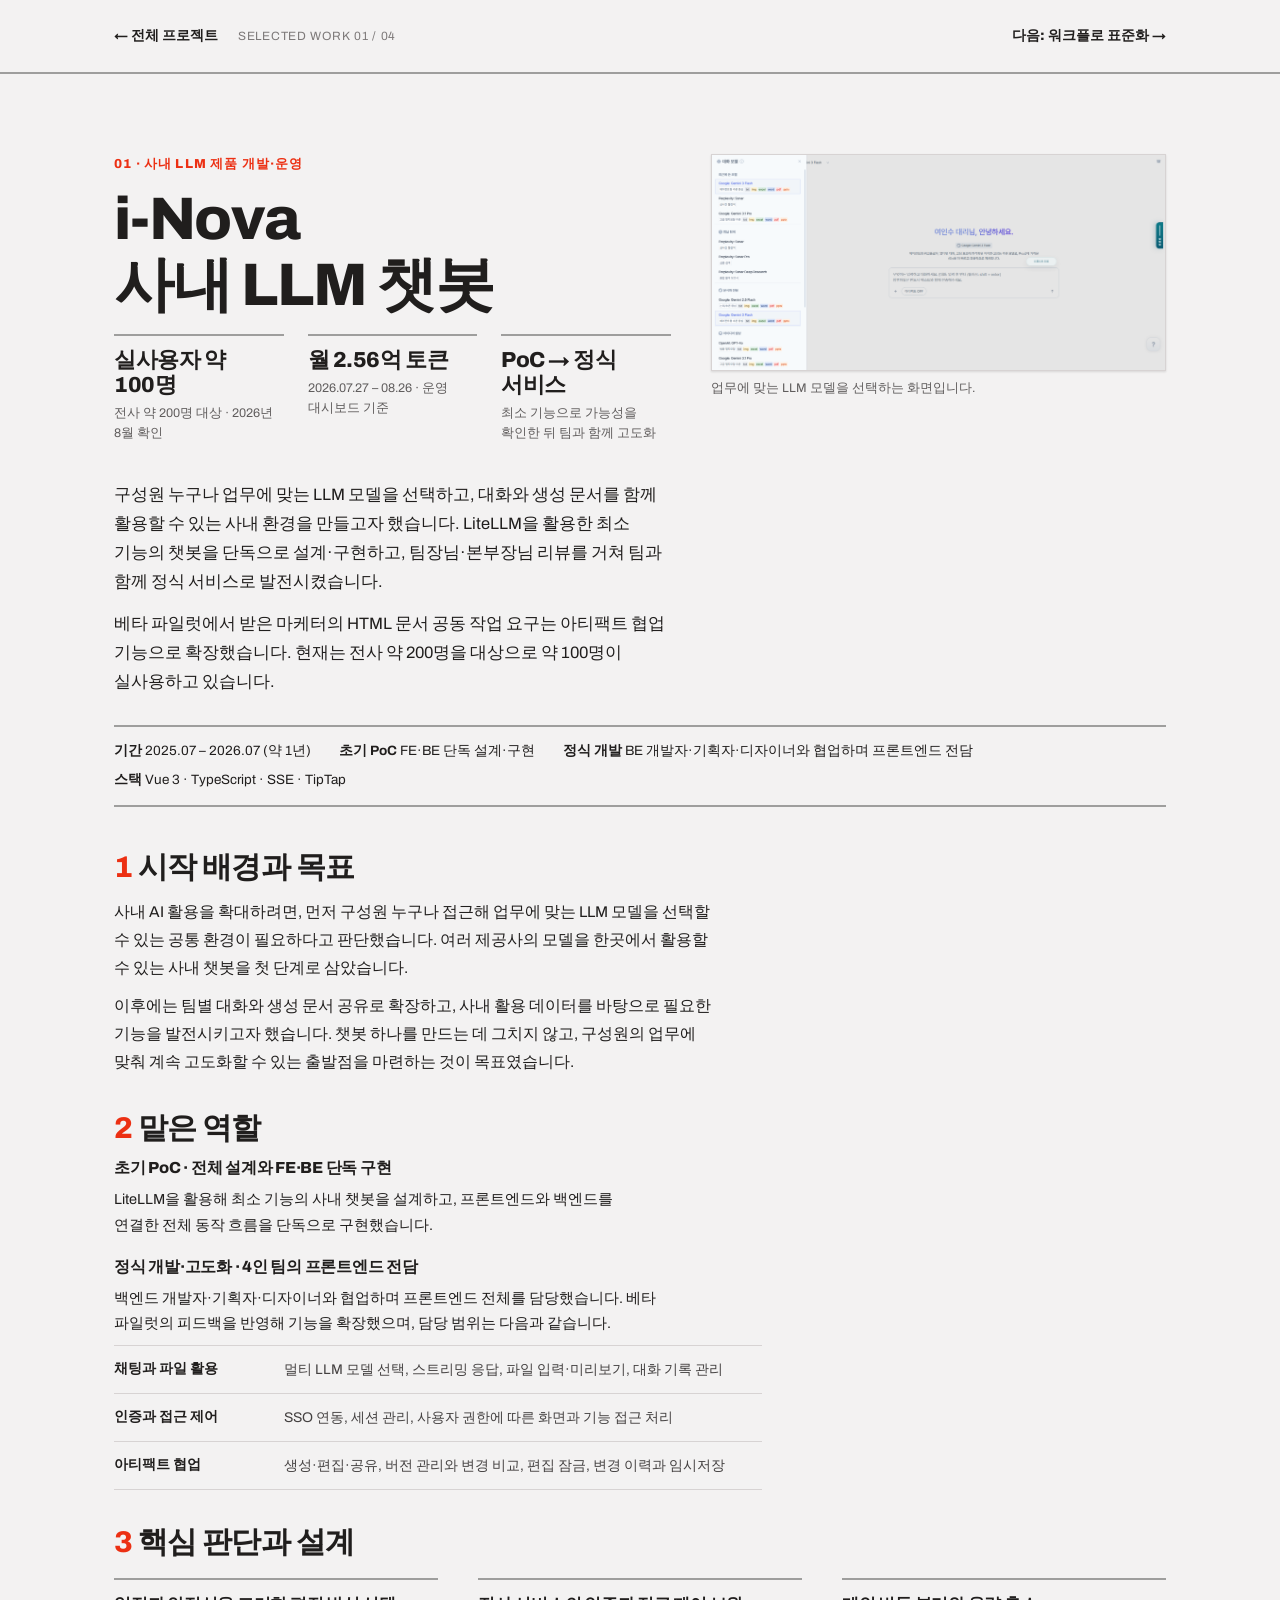
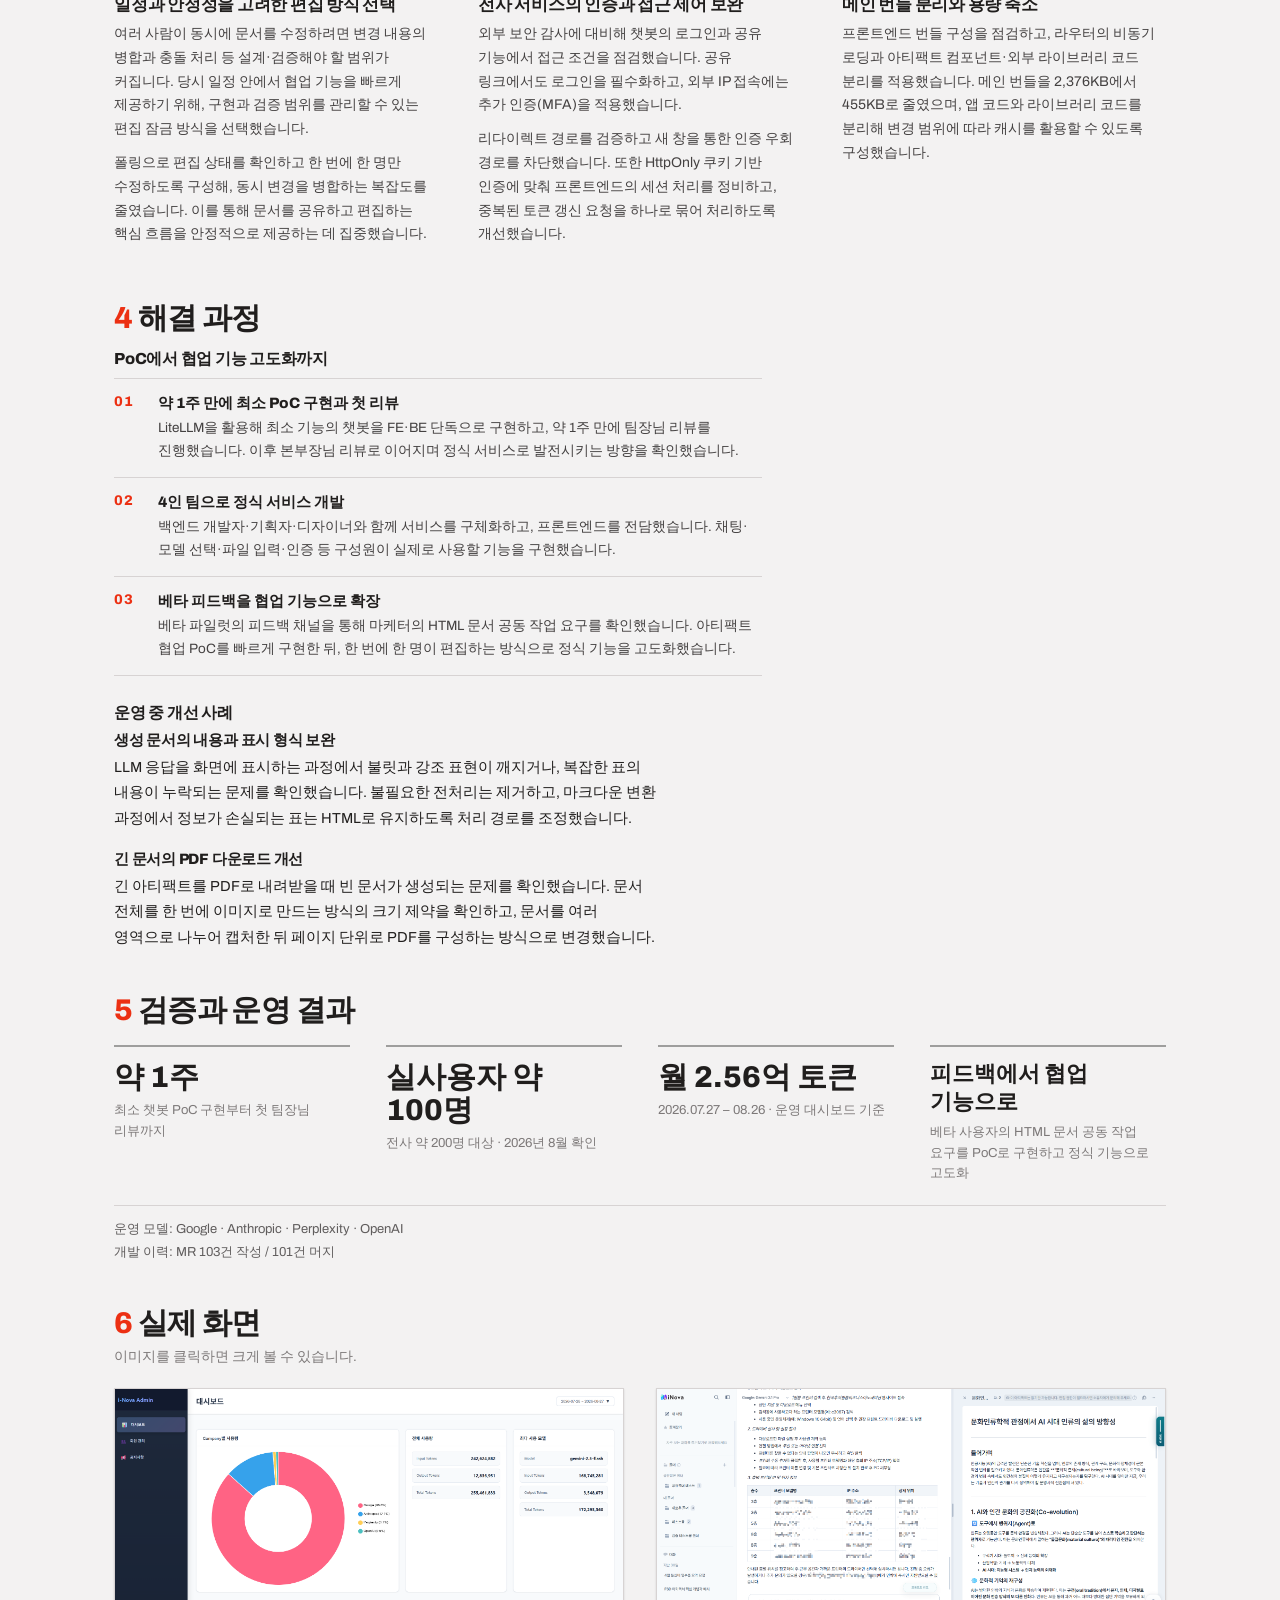
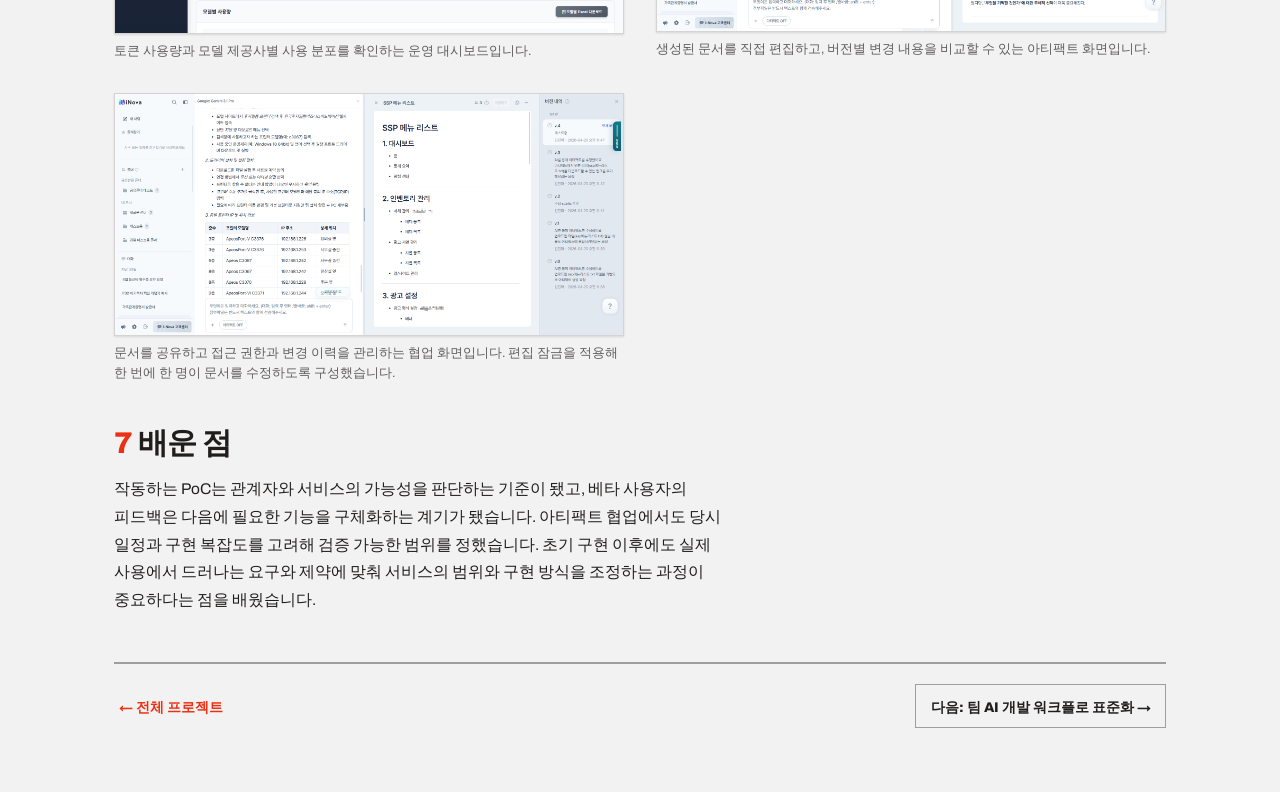
==== work-01-inova.html @ 1a01c060 "feat: compress the home copy and settle wording across the five pages The home page carried the same" ====
<!DOCTYPE html>
<html lang="ko">
<head>
  <meta charset="utf-8">
  <meta name="viewport" content="width=device-width, initial-scale=1">
  <title>i-Nova · 사내 LLM 챗봇 | 여인수</title>
  <meta name="description" content="전사 200명 대상, 실사용 약 100명, 월 2.56억 토큰의 사내 LLM 챗봇 프론트엔드를 1년간 단독 개발한 기록.">
  <link rel="icon" href="data:image/svg+xml,%3Csvg xmlns='http://www.w3.org/2000/svg' viewBox='0 0 32 32'%3E%3Crect width='32' height='32' fill='%23ec3013'/%3E%3Ctext x='7' y='24' font-family='Arial' font-weight='800' font-size='20' fill='white'%3EY%3C/text%3E%3C/svg%3E">
  <link href="https://fonts.googleapis.com/css2?family=Archivo:wght@400;600;800&display=swap" rel="stylesheet">
  <link rel="stylesheet" href="https://cdn.jsdelivr.net/gh/orioncactus/pretendard@v1.3.9/dist/web/variable/pretendardvariable-dynamic-subset.min.css">
  <link rel="stylesheet" href="ds/styles.css">
  <link rel="stylesheet" href="page.css">
  <link rel="stylesheet" href="work.css">
</head>
<body>

<header class="site-header">
  <nav class="work-nav shell" aria-label="프로젝트 이동">
    <a class="work-nav__link" href="index.html#work">← 전체 프로젝트</a>
    <span class="work-nav__counter"><span class="work-nav__counter-label">SELECTED WORK </span>01 / 04</span>
    <a class="work-nav__link work-nav__next" href="work-02-ai-workflow.html">다음: 워크플로 표준화 →</a>
  </nav>
</header>

<main class="work-page shell">
  <div class="work-hero">
    <div class="work-hero__text">
      <p class="work-page__kicker">01 · 사내 LLM 제품 개발·운영</p>
      <h1 class="work-page__title">i-Nova<br>사내 LLM 챗봇</h1>
      <div class="hero-metrics">
        <div class="hero-metric">
          <div class="hero-metric__value">실사용자 약 100명</div>
          <div class="hero-metric__note">전사 약 200명 대상 · 2026년 8월 확인</div>
        </div>
        <div class="hero-metric">
          <div class="hero-metric__value">월 2.56억 토큰</div>
          <div class="hero-metric__note">2026.07.27 – 08.26 · 운영 대시보드 기준</div>
        </div>
        <div class="hero-metric">
          <div class="hero-metric__value">PoC → 정식 서비스</div>
          <div class="hero-metric__note">최소 기능으로 가능성을 확인한 뒤 팀과 함께 고도화</div>
        </div>
      </div>
      <p class="work-page__lead">구성원 누구나 업무에 맞는 LLM 모델을 선택하고, 대화와 생성 문서를 함께 활용할 수 있는 사내 환경을 만들고자 했습니다. LiteLLM을 활용한 최소 기능의 챗봇을 단독으로 설계·구현하고, 팀장님·본부장님 리뷰를 거쳐 팀과 함께 정식 서비스로 발전시켰습니다.</p>
      <p class="work-page__lead">베타 파일럿에서 받은 마케터의 HTML 문서 공동 작업 요구는 아티팩트 협업 기능으로 확장했습니다. 현재는 전사 약 200명을 대상으로 약 100명이 실사용하고 있습니다.</p>
    </div>
    <div class="work-hero__media">
      <figure>
        <button class="zoom-trigger" type="button" data-lightbox data-cap="업무에 맞는 LLM 모델을 선택하는 화면입니다." aria-label="이미지 크게 보기">
          <img class="shot" src="assets/inova_4개 벤더 운영 화면.png" alt="i-Nova 대화 모델 선택 화면" loading="lazy">
        </button>
        <figcaption class="shot-caption">업무에 맞는 LLM 모델을 선택하는 화면입니다.</figcaption>
      </figure>
    </div>
  </div>

  <div class="factbar">
    <span><strong>기간</strong> 2025.07 – 2026.07 (약 1년)</span>
    <span><strong>초기 PoC</strong> FE·BE 단독 설계·구현</span>
    <span><strong>정식 개발</strong> BE 개발자·기획자·디자이너와 협업하며 프론트엔드 전담</span>
    <span><strong>스택</strong> Vue 3 · TypeScript · SSE · TipTap</span>
  </div>

  <section class="wsec wsec--first">
    <h2 class="wsec__title"><span class="wsec__num">1</span> 시작 배경과 목표</h2>
    <p class="prose">사내 AI 활용을 확대하려면, 먼저 구성원 누구나 접근해 업무에 맞는 LLM 모델을 선택할 수 있는 공통 환경이 필요하다고 판단했습니다. 여러 제공사의 모델을 한곳에서 활용할 수 있는 사내 챗봇을 첫 단계로 삼았습니다.</p>
    <p class="prose">이후에는 팀별 대화와 생성 문서 공유로 확장하고, 사내 활용 데이터를 바탕으로 필요한 기능을 발전시키고자 했습니다. 챗봇 하나를 만드는 데 그치지 않고, 구성원의 업무에 맞춰 계속 고도화할 수 있는 출발점을 마련하는 것이 목표였습니다.</p>
  </section>

  <section class="wsec">
    <h2 class="wsec__title"><span class="wsec__num">2</span> 맡은 역할</h2>
    <h3 class="wsub">초기 PoC · 전체 설계와 FE·BE 단독 구현</h3>
    <p class="prose-sm prose-sm--loose">LiteLLM을 활용해 최소 기능의 사내 챗봇을 설계하고, 프론트엔드와 백엔드를 연결한 전체 동작 흐름을 단독으로 구현했습니다.</p>
    <h3 class="wsub">정식 개발·고도화 · 4인 팀의 프론트엔드 전담</h3>
    <p class="prose-sm prose-sm--tight">백엔드 개발자·기획자·디자이너와 협업하며 프론트엔드 전체를 담당했습니다. 베타 파일럿의 피드백을 반영해 기능을 확장했으며, 담당 범위는 다음과 같습니다.</p>
    <ul class="role-list">
      <li>
        <span class="role-list__label">채팅과 파일 활용</span>
        <span class="role-list__detail">멀티 LLM 모델 선택, 스트리밍 응답, 파일 입력·미리보기, 대화 기록 관리</span>
      </li>
      <li>
        <span class="role-list__label">인증과 접근 제어</span>
        <span class="role-list__detail">SSO 연동, 세션 관리, 사용자 권한에 따른 화면과 기능 접근 처리</span>
      </li>
      <li>
        <span class="role-list__label">아티팩트 협업</span>
        <span class="role-list__detail">생성·편집·공유, 버전 관리와 변경 비교, 편집 잠금, 변경 이력과 임시저장</span>
      </li>
    </ul>
  </section>

  <section class="wsec">
    <h2 class="wsec__title wsec__title--grid"><span class="wsec__num">3</span> 핵심 판단과 설계</h2>
    <div class="judgment-grid">
      <div class="judgment">
        <h3>일정과 안정성을 고려한 편집 방식 선택</h3>
        <p>여러 사람이 동시에 문서를 수정하려면 변경 내용의 병합과 충돌 처리 등 설계·검증해야 할 범위가 커집니다. 당시 일정 안에서 협업 기능을 빠르게 제공하기 위해, 구현과 검증 범위를 관리할 수 있는 편집 잠금 방식을 선택했습니다.</p>
        <p>폴링으로 편집 상태를 확인하고 한 번에 한 명만 수정하도록 구성해, 동시 변경을 병합하는 복잡도를 줄였습니다. 이를 통해 문서를 공유하고 편집하는 핵심 흐름을 안정적으로 제공하는 데 집중했습니다.</p>
      </div>
      <div class="judgment">
        <h3>전사 서비스의 인증과 접근 제어 보완</h3>
        <p>외부 보안 감사에 대비해 챗봇의 로그인과 공유 기능에서 접근 조건을 점검했습니다. 공유 링크에서도 로그인을 필수화하고, 외부 IP 접속에는 추가 인증(MFA)을 적용했습니다.</p>
        <p>리다이렉트 경로를 검증하고 새 창을 통한 인증 우회 경로를 차단했습니다. 또한 HttpOnly 쿠키 기반 인증에 맞춰 프론트엔드의 세션 처리를 정비하고, 중복된 토큰 갱신 요청을 하나로 묶어 처리하도록 개선했습니다.</p>
      </div>
      <div class="judgment">
        <h3>메인 번들 분리와 용량 축소</h3>
        <p>프론트엔드 번들 구성을 점검하고, 라우터의 비동기 로딩과 아티팩트 컴포넌트·외부 라이브러리 코드 분리를 적용했습니다. 메인 번들을 2,376KB에서 455KB로 줄였으며, 앱 코드와 라이브러리 코드를 분리해 변경 범위에 따라 캐시를 활용할 수 있도록 구성했습니다.</p>
      </div>
    </div>
  </section>

  <section class="wsec">
    <h2 class="wsec__title"><span class="wsec__num">4</span> 해결 과정</h2>
    <h3 class="wsub">PoC에서 협업 기능 고도화까지</h3>
    <ol class="steps steps--loose">
      <li>
        <div class="steps__title">약 1주 만에 최소 PoC 구현과 첫 리뷰</div>
        <div class="steps__note">LiteLLM을 활용해 최소 기능의 챗봇을 FE·BE 단독으로 구현하고, 약 1주 만에 팀장님 리뷰를 진행했습니다. 이후 본부장님 리뷰로 이어지며 정식 서비스로 발전시키는 방향을 확인했습니다.</div>
      </li>
      <li>
        <div class="steps__title">4인 팀으로 정식 서비스 개발</div>
        <div class="steps__note">백엔드 개발자·기획자·디자이너와 함께 서비스를 구체화하고, 프론트엔드를 전담했습니다. 채팅·모델 선택·파일 입력·인증 등 구성원이 실제로 사용할 기능을 구현했습니다.</div>
      </li>
      <li>
        <div class="steps__title">베타 피드백을 협업 기능으로 확장</div>
        <div class="steps__note">베타 파일럿의 피드백 채널을 통해 마케터의 HTML 문서 공동 작업 요구를 확인했습니다. 아티팩트 협업 PoC를 빠르게 구현한 뒤, 한 번에 한 명이 편집하는 방식으로 정식 기능을 고도화했습니다.</div>
      </li>
    </ol>
    <h3 class="wsub">운영 중 개선 사례</h3>
    <h4 class="wsub-sm">생성 문서의 내용과 표시 형식 보완</h4>
    <p class="prose-sm prose-sm--loose">LLM 응답을 화면에 표시하는 과정에서 불릿과 강조 표현이 깨지거나, 복잡한 표의 내용이 누락되는 문제를 확인했습니다. 불필요한 전처리는 제거하고, 마크다운 변환 과정에서 정보가 손실되는 표는 HTML로 유지하도록 처리 경로를 조정했습니다.</p>
    <h4 class="wsub-sm">긴 문서의 PDF 다운로드 개선</h4>
    <p class="prose-sm">긴 아티팩트를 PDF로 내려받을 때 빈 문서가 생성되는 문제를 확인했습니다. 문서 전체를 한 번에 이미지로 만드는 방식의 크기 제약을 확인하고, 문서를 여러 영역으로 나누어 캡처한 뒤 페이지 단위로 PDF를 구성하는 방식으로 변경했습니다.</p>
  </section>

  <section class="wsec wsec--gap">
    <h2 class="wsec__title wsec__title--grid"><span class="wsec__num">5</span> 검증과 운영 결과</h2>
    <div class="result-grid">
      <div class="result"><div class="result__value">약 1주</div><div class="result__note">최소 챗봇 PoC 구현부터 첫 팀장님 리뷰까지</div></div>
      <div class="result"><div class="result__value">실사용자 약 100명</div><div class="result__note">전사 약 200명 대상 · 2026년 8월 확인</div></div>
      <div class="result"><div class="result__value">월 2.56억 토큰</div><div class="result__note">2026.07.27 – 08.26 · 운영 대시보드 기준</div></div>
      <div class="result"><div class="result__value result__value--text">피드백에서 협업 기능으로</div><div class="result__note">베타 사용자의 HTML 문서 공동 작업 요구를 PoC로 구현하고 정식 기능으로 고도화</div></div>
    </div>
    <p class="result-footnote">운영 모델: Google · Anthropic · Perplexity · OpenAI<br>개발 이력: MR 103건 작성 / 101건 머지</p>
  </section>

  <section class="wsec wsec--gap">
    <h2 class="wsec__title wsec__title--shots"><span class="wsec__num">6</span> 실제 화면</h2>
    <p class="note">이미지를 클릭하면 크게 볼 수 있습니다.</p>
    <div class="shot-grid">
      <figure>
        <button class="zoom-trigger" type="button" data-lightbox data-cap="토큰 사용량과 모델 제공사별 사용 분포를 확인하는 운영 대시보드입니다." aria-label="이미지 크게 보기">
          <img class="shot" src="assets/inova_사용량 대시보드 전체 요약.png" alt="i-Nova 사용량 대시보드 전체 요약: 토큰 사용량과 회사별 분포" loading="lazy">
        </button>
        <figcaption class="shot-caption">토큰 사용량과 모델 제공사별 사용 분포를 확인하는 운영 대시보드입니다.</figcaption>
      </figure>
      <figure>
        <button class="zoom-trigger" type="button" data-lightbox data-cap="생성된 문서를 직접 편집하고, 버전별 변경 내용을 비교할 수 있는 아티팩트 화면입니다." aria-label="이미지 크게 보기">
          <img class="shot" src="assets/inova_아티팩트.png" alt="i-Nova 아티팩트 편집 화면: 문서 에디터와 버전 관리" loading="lazy">
        </button>
        <figcaption class="shot-caption">생성된 문서를 직접 편집하고, 버전별 변경 내용을 비교할 수 있는 아티팩트 화면입니다.</figcaption>
      </figure>
      <figure>
        <button class="zoom-trigger" type="button" data-lightbox data-cap="문서를 공유하고 접근 권한과 변경 이력을 관리하는 협업 화면입니다. 편집 잠금을 적용해 한 번에 한 명이 문서를 수정하도록 구성했습니다." aria-label="이미지 크게 보기">
          <img class="shot" src="assets/inova_아티팩트협업.png" alt="i-Nova 아티팩트 협업 화면: 공유 문서와 버전 내역 타임라인" loading="lazy">
        </button>
        <figcaption class="shot-caption">문서를 공유하고 접근 권한과 변경 이력을 관리하는 협업 화면입니다. 편집 잠금을 적용해 한 번에 한 명이 문서를 수정하도록 구성했습니다.</figcaption>
      </figure>
    </div>
  </section>

  <section class="wsec wsec--end">
    <h2 class="wsec__title"><span class="wsec__num">7</span> 배운 점</h2>
    <p class="prose">작동하는 PoC는 관계자와 서비스의 가능성을 판단하는 기준이 됐고, 베타 사용자의 피드백은 다음에 필요한 기능을 구체화하는 계기가 됐습니다. 아티팩트 협업에서도 당시 일정과 구현 복잡도를 고려해 검증 가능한 범위를 정했습니다. 초기 구현 이후에도 실제 사용에서 드러나는 요구와 제약에 맞춰 서비스의 범위와 구현 방식을 조정하는 과정이 중요하다는 점을 배웠습니다.</p>
  </section>

  <div class="work-pager">
    <a class="btn btn-ghost" href="index.html#work">← 전체 프로젝트</a>
    <a class="btn btn-secondary" href="work-02-ai-workflow.html">다음: 팀 AI 개발 워크플로 표준화 →</a>
  </div>
</main>

<div class="lightbox" id="lightbox" role="dialog" aria-modal="true" aria-label="이미지 크게 보기" hidden>
  <img class="lightbox__img" id="lightbox-img" src="" alt="">
  <p class="lightbox__caption" id="lightbox-caption"></p>
  <button class="lightbox__close" id="lightbox-close" type="button">닫기 ESC</button>
</div>

<script src="main.js"></script>
</body>
</html>
---- ds/styles.css ----
/* Modernist — design-system tokens and component classes. This file is the source of truth for the system's look; retune it here and see readme.md. */
@import url('https://fonts.googleapis.com/css2?family=Archivo:wght@400;600;800&display=swap');

:root {
  --color-bg: #f3f2f2;
  --color-surface: #eae9e9;
  --color-text: #201e1d;
  --color-accent: #ec3013;
  --color-accent-2: #e15b47;
  --color-divider: color-mix(in srgb, #201e1d 40%, transparent);

  /* Tonal ramps — generated in OKLCH on one shared lightness scale, so the
     same step of any role matches the others in visual value. */
  --color-neutral-100: #f8f4f4;
  --color-neutral-200: #eae7e7;
  --color-neutral-300: #d7d3d3;
  --color-neutral-400: #bab6b6;
  --color-neutral-500: #9b9797;
  --color-neutral-600: #7d7979;
  --color-neutral-700: #605d5d;
  --color-neutral-800: #444141;
  --color-neutral-900: #2d2b2b;

  --color-accent-100: #fff2ef;
  --color-accent-200: #ffe0d9;
  --color-accent-300: #ffc4b8;
  --color-accent-400: #ff9783;
  --color-accent-500: #ff563c;
  --color-accent-600: #dd2b0f;
  --color-accent-700: #ae1800;
  --color-accent-800: #7c1405;
  --color-accent-900: #4d170e;

  --color-accent-2-100: #fff2ef;
  --color-accent-2-200: #ffe0da;
  --color-accent-2-300: #ffc4b9;
  --color-accent-2-400: #ff9784;
  --color-accent-2-500: #ef6853;
  --color-accent-2-600: #c94b39;
  --color-accent-2-700: #9e3526;
  --color-accent-2-800: #71261b;
  --color-accent-2-900: #471d16;

  --font-heading: "Archivo", system-ui, sans-serif;
  --font-heading-weight: 800;
  --font-body: "Archivo", system-ui, sans-serif;

  --space-1: 4.0px;
  --space-2: 8.0px;
  --space-3: 12.0px;
  --space-4: 16.0px;
  --space-6: 24.0px;
  --space-8: 32.0px;

  --radius-sm: 0px;
  --radius-md: 0px;
  --radius-lg: 0px;

  /* Elevation — derived from the ground: soft ink-tinted shadows on a
     light theme, a hairline edge + ambient darkness on a dark one. */
  --shadow-sm: 0 1px 2px color-mix(in srgb, #2d2b2b 14%, transparent);
  --shadow-md: 0 3px 10px color-mix(in srgb, #2d2b2b 16%, transparent);
  --shadow-lg: 0 12px 32px color-mix(in srgb, #2d2b2b 22%, transparent);
}

body {
  background: var(--color-bg);
  color: var(--color-text);
  font-family: var(--font-body);
}
h1, h2, h3, h4 { font-family: var(--font-heading); font-weight: var(--font-heading-weight); }

.grayscale{filter:grayscale(1) contrast(1.08)}

/* ══════════════════════════════════════════════════════════════════════════
   Components — built with the tokens above. Plain CSS
   on plain HTML: no JavaScript, no build step. Each class is documented in
   readme.md and demonstrated in foundations/ and components/.
   ══════════════════════════════════════════════════════════════════════ */

*, *::before, *::after { box-sizing: border-box; }
body { margin: 0; font-size: 15px; line-height: 1.55; font-weight: 400; }
h1, h2, h3, h4, h5, h6 {
  font-family: var(--font-heading); font-weight: var(--font-heading-weight);
  line-height: 1.12; letter-spacing: -0.015em; margin: 0 0 var(--space-2);
}
h1 { font-size: 42px; }
h2 { font-size: 32px; }
h3 { font-size: 25px; }
h4 { font-size: 20px; }
h5 { font-size: 16px; }
h6 { font-size: 13px; }
h6 { letter-spacing: 0.08em; text-transform: uppercase; }
p { margin: 0 0 var(--space-3); }
a { color: var(--color-accent); text-underline-offset: 3px; }
img { display: block; max-width: 100%; }
figure { margin: 0; }
figcaption {
  font-size: 11px; margin-top: var(--space-1);
  color: color-mix(in srgb, var(--color-text) 55%, transparent);
}
.text-muted { color: color-mix(in srgb, var(--color-text) 55%, transparent); }
:focus { outline: none; }
:focus-visible { outline: 2px solid var(--color-accent); outline-offset: 2px; }
::selection { background: color-mix(in srgb, var(--color-accent) 30%, transparent); }

/* — rules — */
.hr {
  height: 2px; border: 0; margin: var(--space-4) 0;
  background: var(--color-divider);
}

/* — buttons — */
.btn {
  display: inline-flex; align-items: center; justify-content: center; gap: 6px;
  cursor: pointer; text-decoration: none;
  font-family: var(--font-heading); font-weight: var(--font-heading-weight);
  font-size: 14px; line-height: 1.2; color: var(--color-text); /* matches the .input 14px —
     the pair sits side by side in sign-up rows */
  background: transparent; border: 1px solid transparent;
  padding: 10px calc(var(--space-3) * 1.2) 6px;
  border-radius: var(--radius-md);
}
.btn svg { display: block; }
.btn:disabled { opacity: 0.45; cursor: not-allowed; }
.btn-primary { background: var(--color-accent); color: var(--color-bg); }
.btn-primary:hover { background: var(--color-accent-600); color: var(--color-bg); }
.btn-primary:active { background: var(--color-accent-700); color: var(--color-bg); }
.btn-secondary { border-color: var(--color-divider); }
.btn-secondary:hover { background: color-mix(in srgb, var(--color-text) 7%, transparent); color: var(--color-text); }
.btn-secondary:active { background: color-mix(in srgb, var(--color-text) 14%, transparent); color: var(--color-text); }
.btn-ghost { color: var(--color-accent); padding-inline: var(--space-1); }
.btn-ghost:hover { background: color-mix(in srgb, var(--color-accent) 10%, transparent); color: var(--color-accent); }
.btn-ghost:active { background: color-mix(in srgb, var(--color-accent) 18%, transparent); color: var(--color-accent); }
.btn-icon { width: 36px; height: 36px; padding: 0; }
.btn-block { width: 100%; margin-top: var(--space-2); justify-content: flex-start; text-align: left; }

/* — forms — */
.field > label {
  display: block; font-size: 12px; margin-bottom: 5px;
  color: color-mix(in srgb, var(--color-text) 70%, transparent);
}
.input {
  width: 100%; min-height: 36px; padding: 6px 10px; font: inherit;
  font-size: 14px; color: var(--color-text); caret-color: var(--color-accent);
  background: var(--color-surface);
  border: 1px solid var(--color-divider); border-radius: var(--radius-md);
}
.input:hover { border-color: color-mix(in srgb, var(--color-text) 45%, transparent); }
.input:focus-visible { border-color: var(--color-accent); outline-offset: 0; }
textarea.input { min-height: 90px; resize: vertical; }
.radio { display: inline-flex; align-items: center; gap: 8px; cursor: pointer; font-size: 14px; }
.radio input, .seg-opt input {
  position: absolute; opacity: 0; width: 0; height: 0; pointer-events: none;
}
.radio .dot {
  width: 16px; height: 16px; flex: none; border-radius: 50%;
  border: 1.5px solid var(--color-divider);
}
.radio:hover .dot { border-color: var(--color-accent); }
.radio input:checked + .dot {
  border-color: var(--color-accent); background: var(--color-accent);
  box-shadow: inset 0 0 0 4px var(--color-bg);
}
.radio input:focus-visible + .dot { outline: 2px solid var(--color-accent); outline-offset: 2px; }
.seg {
  display: inline-flex; overflow: hidden;
  border: 1px solid var(--color-divider); border-radius: var(--radius-md);
}
.seg-opt {
  display: inline-flex; align-items: center; gap: 6px;
  padding: 7px 12px; font-size: 13px; cursor: pointer;
}
.seg-opt + .seg-opt { border-left: 1px solid var(--color-divider); }
.seg-opt:has(input:checked) { background: var(--color-accent); color: var(--color-bg); }
.seg-opt:not(:has(input:checked)):hover { background: color-mix(in srgb, var(--color-text) 7%, transparent); }
.seg-opt:has(input:focus-visible) { outline: 2px solid var(--color-accent); outline-offset: -2px; }

/* — cards — */
.card {
  display: flex; flex-direction: column; gap: var(--space-2);
  padding: var(--space-3); border-radius: var(--radius-md); background: var(--color-surface);
}
.card-kicker { font-size: 10px; letter-spacing: 0.1em; text-transform: uppercase; color: var(--color-accent); }
.card-title {
  font-family: var(--font-heading); font-weight: var(--font-heading-weight);
  font-size: 17px; line-height: 1.2;
}
.card-body { margin: 0; font-size: 13px; opacity: 0.8; flex: 1; }
.card-meta {
  display: flex; align-items: center; gap: 6px; font-size: 11px;
  color: color-mix(in srgb, var(--color-text) 50%, transparent);
}
.elev-sm { box-shadow: var(--shadow-sm); }
.elev-md { box-shadow: var(--shadow-md); }
.elev-lg { box-shadow: var(--shadow-lg); }

/* — tags — */
.tag {
  display: inline-flex; align-items: center; font-size: 11px;
  letter-spacing: 0.02em; padding: 3px 10px;
  border-radius: calc(var(--radius-md) * 0.75);
}
.tag-accent { background: var(--color-accent-100); color: var(--color-accent-800); }
.tag-accent-2 { background: var(--color-accent-2-100); color: var(--color-accent-2-800); }
.tag-neutral { background: var(--color-neutral-100); color: var(--color-neutral-800); }
.tag-outline { border: 1px solid var(--color-accent); color: var(--color-accent); }

/* — navigation — */
.nav {
  display: flex; align-items: center; gap: var(--space-4);
  padding: var(--space-3) var(--space-4);
  border-bottom: 2px solid var(--color-divider);
}
.nav-brand {
  font-family: var(--font-heading); font-weight: var(--font-heading-weight);
  font-size: 18px; margin-right: auto;
}
.nav a { color: inherit; text-decoration: none; font-size: 14px; }
.nav a:hover, .nav a[aria-current='page'] { color: var(--color-accent); }

/* — tables — */
.table { width: 100%; border-collapse: collapse; font-size: 14px; }
.table th {
  text-align: left; font-size: 11px; letter-spacing: 0.08em; text-transform: uppercase;
  color: color-mix(in srgb, var(--color-text) 60%, transparent);
  padding: var(--space-2); border-bottom: 2px solid var(--color-divider);
}
.table td {
  padding: var(--space-2);
  border-bottom: 1px solid var(--color-divider);
}
.table tbody tr:hover { background: color-mix(in srgb, var(--color-text) 4%, transparent); }

/* — dialog — */
.dialog-backdrop {
  position: fixed; inset: 0; display: grid; place-items: center;
  padding: var(--space-4);
  background: color-mix(in srgb, var(--color-neutral-900) 50%, transparent);
}
.dialog {
  width: min(440px, 100%); display: flex; flex-direction: column; gap: var(--space-3);
  padding: var(--space-4); border-radius: var(--radius-lg);
  background: var(--color-surface); box-shadow: var(--shadow-lg);
}
.dialog-title {
  font-family: var(--font-heading); font-weight: var(--font-heading-weight);
  font-size: 20px;
}
.dialog-body { font-size: 14px; opacity: 0.85; }
.dialog-actions { display: flex; justify-content: flex-end; gap: var(--space-2); margin-top: var(--space-2); }
---- page.css ----
/* ==========================================================================
   Shared page chrome — used by index.html and every work-NN detail page.
   Layered on top of ds/styles.css (the Modernist design system).
   Page-specific layout lives in styles.css (home) and work.css (detail).
   ========================================================================== */

html {
  scroll-behavior: smooth;
  scroll-padding-top: 72px;
}

body {
  font-family: "Archivo", "Pretendard Variable", Pretendard, system-ui, sans-serif;
  /* Korean breaks between syllables by default, which splits words in the
     middle of a line. Break on word boundaries, and only force a break for
     strings that genuinely cannot fit (repository paths, long identifiers). */
  word-break: keep-all;
  overflow-wrap: break-word;
}

h1, h2, h3, h4, h5, h6 {
  font-family: "Archivo", "Pretendard Variable", Pretendard, system-ui, sans-serif;
}

a { color: var(--color-accent); }
a:hover { color: var(--color-accent-600); }

/* Every section is bounded to the same measure. The home page runs wide;
   detail pages narrow it by overriding --shell on the root. */
.shell {
  max-width: var(--shell, 1200px);
  margin: 0 auto;
}

.site-header {
  position: sticky;
  top: 0;
  z-index: 100;
  background: var(--color-bg);
  border-bottom: 2px solid var(--color-divider);
}

/* ── Zoomable screenshots ──────────────────────────────────────────────── */

/* The button is a bare hit area wrapped around the image. */
.zoom-trigger {
  all: unset;
  display: block;
  cursor: zoom-in;
  width: 100%;
}

.zoom-trigger:focus-visible {
  outline: 2px solid var(--color-accent);
  outline-offset: 3px;
}

.shot {
  width: 100%;
  height: auto;
  border: 1px solid var(--color-neutral-300);
  box-shadow: var(--shadow-sm);
}

.shot-caption {
  font-size: 12.5px;
  margin-top: 8px;
  color: var(--color-neutral-700);
}

/* ── Lightbox ──────────────────────────────────────────────────────────── */

.lightbox {
  position: fixed;
  inset: 0;
  z-index: 500;
  background: rgba(32, 30, 29, 0.9);
  display: flex;
  flex-direction: column;
  align-items: center;
  justify-content: center;
  padding: 32px;
  cursor: zoom-out;
}

.lightbox[hidden] { display: none; }

.lightbox__img {
  max-width: min(1400px, 94vw);
  max-height: 82vh;
  width: auto;
  height: auto;
  box-shadow: var(--shadow-lg);
  background: #fff;
}

.lightbox__caption {
  color: #ffffff;
  font-size: 13px;
  margin: 14px 0 0;
  max-width: 80ch;
  text-align: left;
}

.lightbox__close {
  position: absolute;
  top: 20px;
  right: 24px;
  background: transparent;
  border: 2px solid #ffffff;
  color: #ffffff;
  font-family: var(--font-heading);
  font-weight: 800;
  font-size: 13px;
  padding: 8px 14px;
  cursor: pointer;
  min-height: 44px;
}

.lightbox__close:focus-visible {
  outline: 2px solid #ffffff;
  outline-offset: 3px;
}

/* The page behind the lightbox must not scroll. */
body.is-locked { overflow: hidden; }

/* ── Motion ────────────────────────────────────────────────────────────── */

@media (prefers-reduced-motion: reduce) {
  * {
    animation: none !important;
    transition: none !important;
  }
  html { scroll-behavior: auto; }
}
---- work.css ----
/* ==========================================================================
   Work detail pages — shared layout for work-01 … work-04.
   Shared chrome (shell, sticky header, screenshots, lightbox) lives in
   page.css; design tokens and components in ds/styles.css.
   ========================================================================== */

/* Detail pages read narrower than the home page. */
:root { --shell: 1100px; }

/* ── Header ────────────────────────────────────────────────────────────── */

.work-nav {
  padding: 14px 24px;
  display: flex;
  align-items: center;
  gap: 20px;
}

.work-nav__link {
  text-decoration: none;
  color: var(--color-text);
  font-family: var(--font-heading);
  font-weight: 800;
  font-size: 14px;
}

.work-nav__link:hover { color: var(--color-accent); }

.work-nav__counter {
  font-size: 12px;
  color: var(--color-neutral-600);
  letter-spacing: 0.06em;
}

.work-nav__next { margin-left: auto; }

/* Touch target on the nav links. */
.work-nav__link {
  display: inline-flex;
  align-items: center;
  min-height: 44px;
}

/* ── Page head ─────────────────────────────────────────────────────────── */

.work-page { padding: clamp(48px, 7vw, 80px) 24px 64px; }

.work-page__kicker {
  font-family: var(--font-heading);
  font-weight: 800;
  font-size: 13px;
  letter-spacing: 0.09em;
  text-transform: uppercase;
  color: var(--color-accent);
  margin: 0 0 12px;
}

.work-page__title {
  font-size: clamp(32px, 5vw, 60px);
  letter-spacing: -0.02em;
  line-height: 1.1;
  margin: 0 0 16px;
}

.work-page__lead {
  font-size: 16.5px;
  line-height: 1.75;
  max-width: 64ch;
  margin: 0 0 28px;
}

/* Period / role / stack strip between two rules. */
.factbar {
  display: flex;
  flex-wrap: wrap;
  gap: 8px 28px;
  border-top: 2px solid var(--color-divider);
  border-bottom: 2px solid var(--color-divider);
  padding: 14px 0;
  font-size: 13.5px;
}

/* ── Numbered sections ─────────────────────────────────────────────────── */

.wsec { padding: 28px 0 8px; }
.wsec--first { padding-top: 44px; }
.wsec--gap { padding-top: 36px; }
.wsec--end { padding: 36px 0 0; }

.wsec__title {
  font-size: clamp(22px, 2.6vw, 30px);
  letter-spacing: -0.02em;
  margin: 0 0 14px;
}

.wsec__title--grid { margin-bottom: 18px; }
.wsec__title--shots { margin-bottom: 6px; }

.wsec__num { color: var(--color-accent); }

/* The "(2026.08.26 대시보드 기준)" qualifier riding along with a heading. */
.wsec__qualifier {
  font-size: 13px;
  font-weight: 400;
  color: var(--color-neutral-600);
  letter-spacing: 0;
}

.wsub {
  font-size: 16px;
  margin: 0 0 10px;
}

.wsub--spaced { margin: 12px 0 10px; }

/* One level below .wsub, for cases listed under a shared sub-heading. */
.wsub-sm {
  font-size: 15px;
  margin: 0 0 6px;
}

/* ── Prose ─────────────────────────────────────────────────────────────── */

.prose {
  font-size: 15.5px;
  line-height: 1.8;
  max-width: 68ch;
  margin: 0 0 10px;
}

.prose-sm {
  font-size: 14.5px;
  line-height: 1.75;
  max-width: 68ch;
  margin: 0 0 12px;
}

.prose--lead { margin-bottom: 18px; }

.prose-sm--tight { margin-bottom: 8px; }
.prose-sm--mid { margin-bottom: 16px; }
.prose-sm--loose { margin-bottom: 20px; }

.prose:last-child,
.prose-sm:last-child { margin-bottom: 0; }

.note {
  font-size: 13.5px;
  color: var(--color-neutral-600);
  margin: 0 0 20px;
}

/* A single-line pipeline / command flow, set in the heading face. */
.flow {
  font-family: var(--font-heading);
  font-size: 13px;
  font-weight: 600;
  background: var(--color-surface);
  border: 1px solid var(--color-neutral-300);
  padding: 12px 16px;
  max-width: 68ch;
  margin: 0 0 8px;
  overflow-x: auto;
  white-space: nowrap;
}

.flow--lg {
  font-size: 13.5px;
  margin-bottom: 12px;
}

/* ── Responsibility list ───────────────────────────────────────────────────
   Three areas of ownership: a label and what it covered. Two columns on a
   wide screen, stacked below.
   ────────────────────────────────────────────────────────────────────────── */

.role-list {
  list-style: none;
  margin: 0;
  padding: 0;
  max-width: 72ch;
}

.role-list li {
  display: flex;
  flex-wrap: wrap;
  gap: 2px 20px;
  border-top: 1px solid var(--color-neutral-300);
  padding: 12px 0;
}

.role-list li:last-child { border-bottom: 1px solid var(--color-neutral-300); }

.role-list__label {
  flex: 0 0 150px;
  font-family: var(--font-heading);
  font-weight: 800;
  font-size: 14px;
  line-height: 1.5;
}

.role-list__detail {
  flex: 1 1 320px;
  font-size: 14px;
  line-height: 1.65;
  color: var(--color-neutral-800);
}

/* ── Judgment cards ────────────────────────────────────────────────────── */

.judgment-grid {
  display: grid;
  grid-template-columns: repeat(auto-fit, minmax(min(300px, 100%), 1fr));
  gap: 0 40px;
}

.judgment {
  border-top: 2px solid var(--color-divider);
  padding: 16px 0 20px;
}

.judgment h3 {
  font-size: 16.5px;
  margin: 0 0 8px;
}

/* A card may run to more than one paragraph. */
.judgment p {
  font-size: 14px;
  line-height: 1.7;
  color: var(--color-neutral-800);
  margin: 0 0 10px;
}

.judgment p:last-child { margin-bottom: 0; }

/* ── Results ───────────────────────────────────────────────────────────── */

.result-grid {
  display: grid;
  grid-template-columns: repeat(auto-fit, minmax(min(230px, 100%), 1fr));
  gap: 0 36px;
}

.result-grid--quoted { margin-bottom: 24px; }

.result {
  border-top: 2px solid var(--color-divider);
  padding: 14px 0 18px;
}

.result__value {
  font-family: var(--font-heading);
  font-weight: 800;
  font-size: 30px;
  line-height: 1.1;
}

.result__note {
  font-size: 13px;
  color: var(--color-neutral-600);
  margin-top: 6px;
}

/* Supporting detail under a results grid: activity, not an outcome. */
.result-footnote {
  font-size: 13px;
  line-height: 1.75;
  color: var(--color-neutral-700);
  border-top: 1px solid var(--color-neutral-300);
  margin: 4px 0 0;
  padding-top: 12px;
}

.pullquote {
  border-left: none;
  border-top: 2px solid var(--color-divider);
  margin: 0;
  padding: 16px 0 0;
  max-width: 68ch;
}

.pullquote p {
  font-size: 15.5px;
  line-height: 1.7;
  font-weight: 600;
  margin: 0 0 4px;
}

.pullquote cite {
  font-size: 13px;
  color: var(--color-neutral-600);
  font-style: normal;
}

/* ── Tables ────────────────────────────────────────────────────────────── */

.wtable {
  width: 100%;
  font-size: 13.5px;
  margin: 0 0 20px;
}

.wtable--tight { margin-bottom: 16px; }
.wtable--loose { margin-bottom: 28px; }
.wtable--flush { margin-bottom: 0; }

.wtable th { text-align: left; }
.wtable td:first-child { white-space: nowrap; }
/* first column holds a sentence, not a label */
.wtable--wrap td:first-child { white-space: normal; }

/* ── Screenshot grids ──────────────────────────────────────────────────── */

.shot-grid {
  display: grid;
  grid-template-columns: repeat(auto-fit, minmax(min(340px, 100%), 1fr));
  gap: 32px;
}

.shot-grid--sm { grid-template-columns: repeat(auto-fit, minmax(min(300px, 100%), 1fr)); }
.shot-grid--stacked { margin-bottom: 32px; }

.shot-grid figure,
.shot-figure { margin: 0; }

.shot-figure--wide { max-width: 860px; }

/* Detail-page captions run slightly larger than the home page's, and use a
   darker ink so 12–13px text clears AA contrast on the paper background. */
.work-page .shot-caption {
  font-size: 12.5px;
  color: var(--color-neutral-700);
}

.shot-caption--wide { max-width: 76ch; }

/* ── Pager ─────────────────────────────────────────────────────────────── */

.work-pager .btn { min-height: 44px; }

.work-pager {
  border-top: 2px solid var(--color-divider);
  margin-top: 48px;
  padding-top: 20px;
  display: flex;
  flex-wrap: wrap;
  gap: 12px;
  justify-content: space-between;
}

/* ── Hero ──────────────────────────────────────────────────────────────────
   The first screen used to stack everything in one narrow column, leaving the
   right half of the desktop viewport empty. Text on the left, the project's
   representative screen on the right, headline metrics directly under the
   title so the result is visible without scrolling.
   ────────────────────────────────────────────────────────────────────────── */

.work-hero {
  display: grid;
  grid-template-columns: minmax(0, 1.1fr) minmax(0, 0.9fr);
  gap: 40px;
  align-items: start;
  margin-bottom: 28px;
}

.work-hero__text { min-width: 0; }
.work-hero__media { min-width: 0; }

.work-hero .work-page__lead { margin-bottom: 14px; }
.work-hero .work-page__lead:last-child { margin-bottom: 0; }

/* Headline metrics — the two or three numbers that carry the project. */
.hero-metrics {
  display: grid;
  grid-template-columns: repeat(auto-fit, minmax(140px, 1fr));
  gap: 0 24px;
  margin: 0 0 24px;
}

.hero-metric {
  border-top: 2px solid var(--color-divider);
  padding: 12px 0 14px;
}

.hero-metric__value {
  font-family: var(--font-heading);
  font-weight: 800;
  font-size: clamp(19px, 1.7vw, 23px);
  letter-spacing: -0.02em;
  line-height: 1.15;
}

.hero-metric__note {
  font-size: 12.5px;
  color: var(--color-neutral-700);
  margin-top: 6px;
}

/* A caveat that qualifies the whole metric row, not one figure in it. */
.hero-metrics__note {
  font-size: 12.5px;
  color: var(--color-neutral-700);
  margin: -16px 0 24px;
}

/* Provenance notice above a screenshot gallery whose images post-date the
   project being described. */
.provenance {
  border-left: 3px solid var(--color-accent);
  background: var(--color-surface);
  padding: 12px 16px;
  margin: 0 0 20px;
  font-size: 13.5px;
  line-height: 1.7;
  max-width: 80ch;
}

/* Textual results (a phrase rather than a figure) need a smaller face. */
.result__value--text { font-size: 22px; line-height: 1.25; }

/* ── Step list ─────────────────────────────────────────────────────────────
   A sequence of stages reads as a numbered list rather than one long
   sentence with arrows in it.
   ────────────────────────────────────────────────────────────────────────── */

.steps {
  list-style: none;
  counter-reset: step;
  margin: 0;
  padding: 0;
  max-width: 72ch;
}

.steps li {
  counter-increment: step;
  border-top: 1px solid var(--color-neutral-300);
  padding: 12px 0 12px 44px;
  position: relative;
}

.steps li:last-child { border-bottom: 1px solid var(--color-neutral-300); }

.steps li::before {
  content: counter(step, decimal-leading-zero);
  position: absolute;
  left: 0;
  top: 12px;
  font-family: var(--font-heading);
  font-weight: 800;
  font-size: 14px;
  color: var(--color-accent);
  letter-spacing: 0.04em;
}

.steps__title {
  font-family: var(--font-heading);
  font-weight: 800;
  font-size: 15px;
  line-height: 1.35;
}

.steps__note {
  font-size: 13.5px;
  line-height: 1.7;
  color: var(--color-neutral-800);
  margin-top: 4px;
}

/* When each step carries a full sentence rather than a phrase. */
.steps--loose { margin-bottom: 28px; }
.steps--loose li { padding-top: 14px; padding-bottom: 14px; }

/* ── Responsive ────────────────────────────────────────────────────────── */

@media (max-width: 900px) {
  .work-hero {
    grid-template-columns: minmax(0, 1fr);
    gap: 28px;
  }
}

@media (max-width: 640px) {
  /* Only "back to all projects" and the current position survive on a phone;
     the forward link stays available in the pager at the foot of the page. */
  .work-nav__next { display: none; }
  .work-nav__counter-label { display: none; }
  .work-nav__counter { margin-left: auto; }

  .work-page { padding-left: 20px; padding-right: 20px; }

  .work-page .shot-caption { font-size: 13px; }

  .factbar { gap: 6px 0; flex-direction: column; }

  /* Two-column tables become one card per row: the header cell becomes a
     label above its value instead of a column the reader has to track. */
  .wtable thead {
    position: absolute;
    width: 1px;
    height: 1px;
    overflow: hidden;
    clip: rect(0 0 0 0);
    white-space: nowrap;
  }

  .wtable,
  .wtable tbody,
  .wtable tr,
  .wtable td {
    display: block;
    width: 100%;
  }

  .wtable tr {
    border-bottom: 2px solid var(--color-divider);
    padding: 14px 0;
  }

  .wtable tr:first-child { border-top: 2px solid var(--color-divider); }

  .wtable td {
    border: 0;
    padding: 0 0 8px;
  }

  .wtable td:last-child { padding-bottom: 0; }

  .wtable td::before {
    content: attr(data-label);
    display: block;
    font-family: var(--font-heading);
    font-weight: 800;
    font-size: 11px;
    letter-spacing: 0.08em;
    text-transform: uppercase;
    color: var(--color-neutral-700);
    margin-bottom: 4px;
  }

  .wtable td:first-child { white-space: normal; }

  .work-pager { gap: 10px; }
  .work-pager .btn { width: 100%; }
}
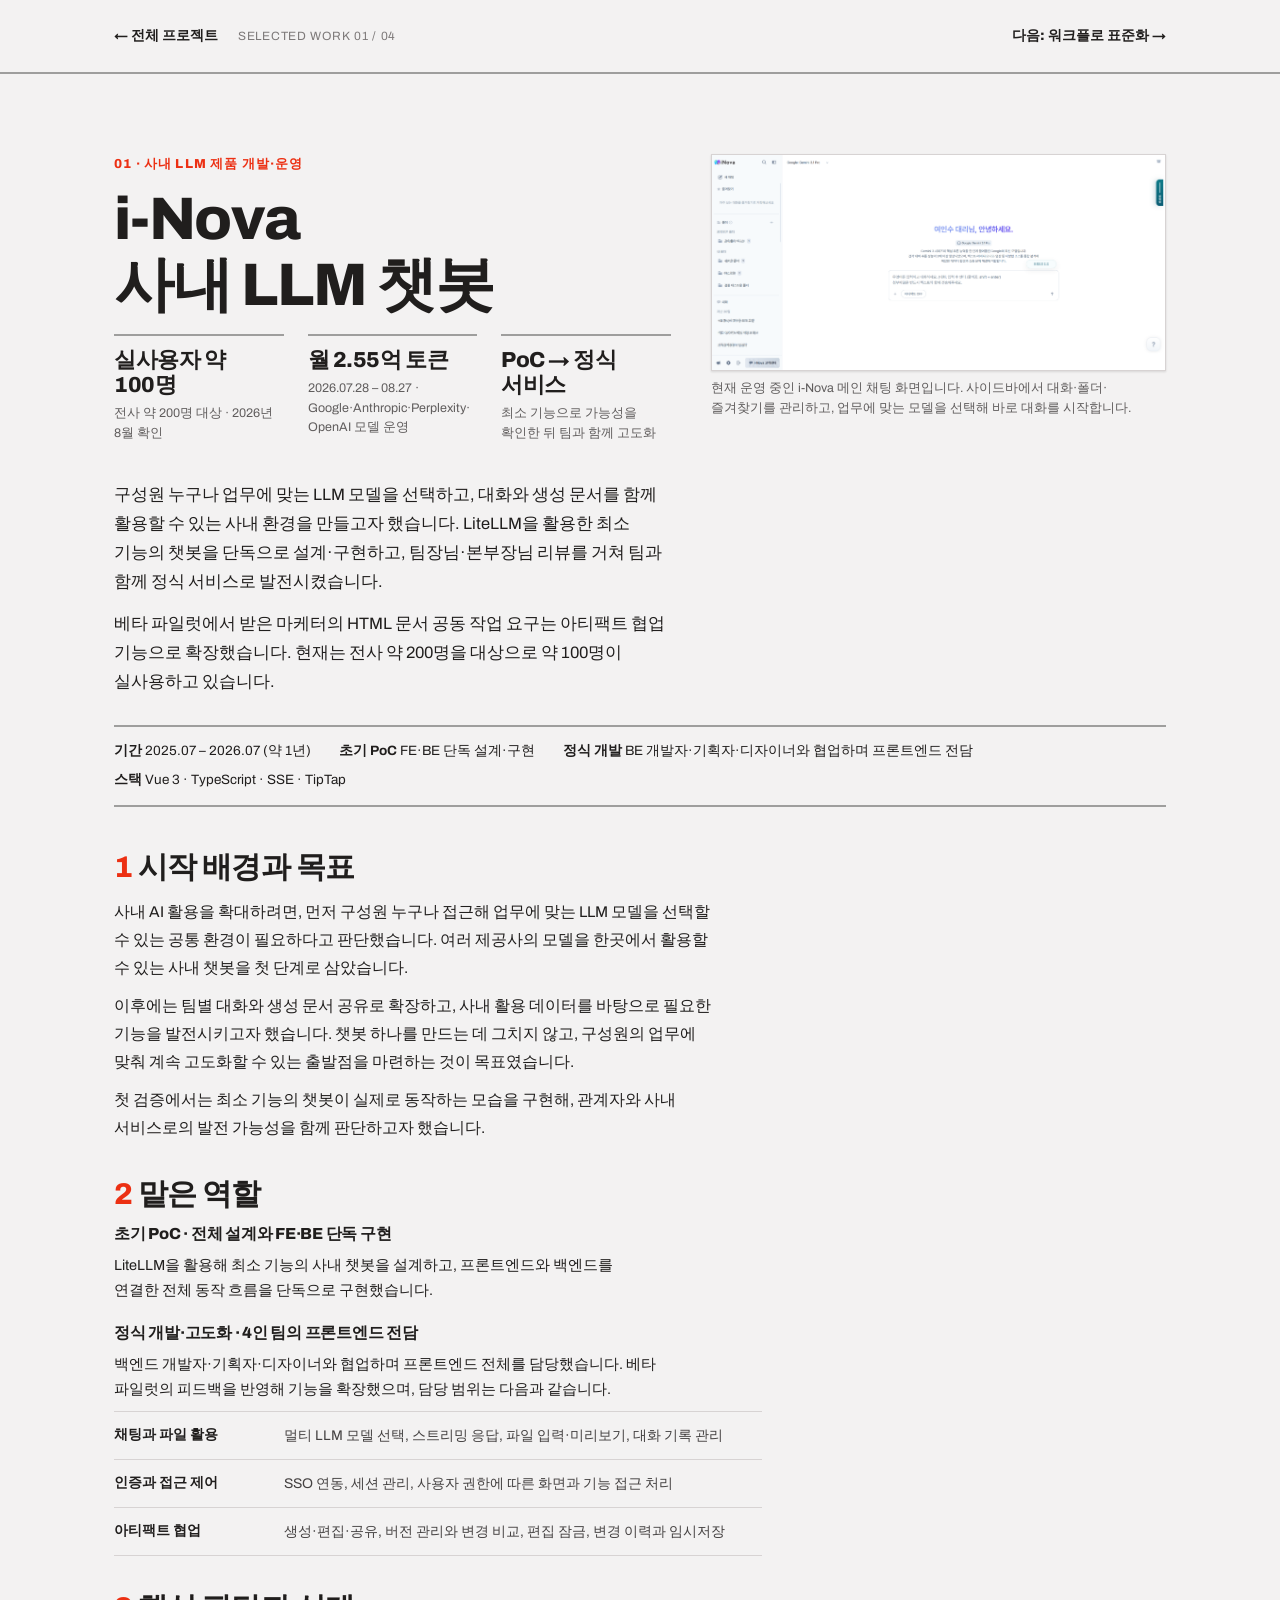
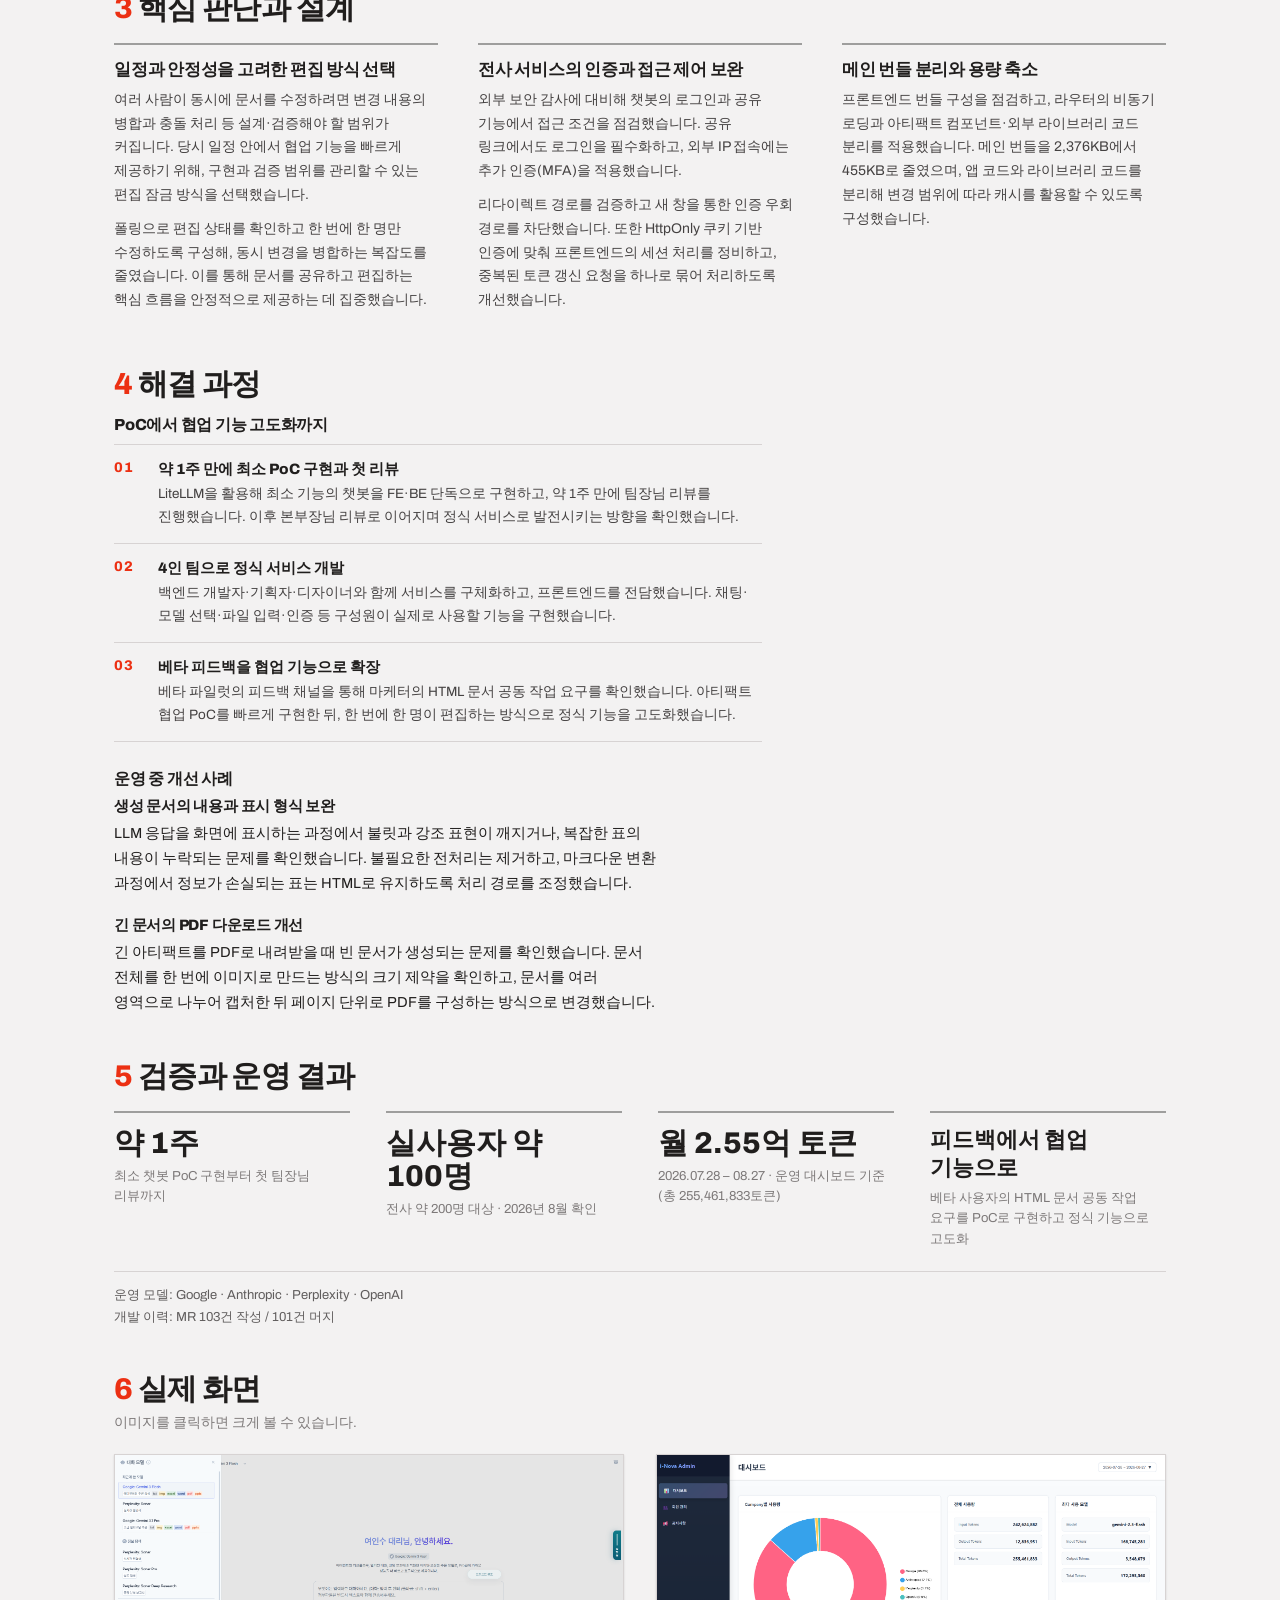
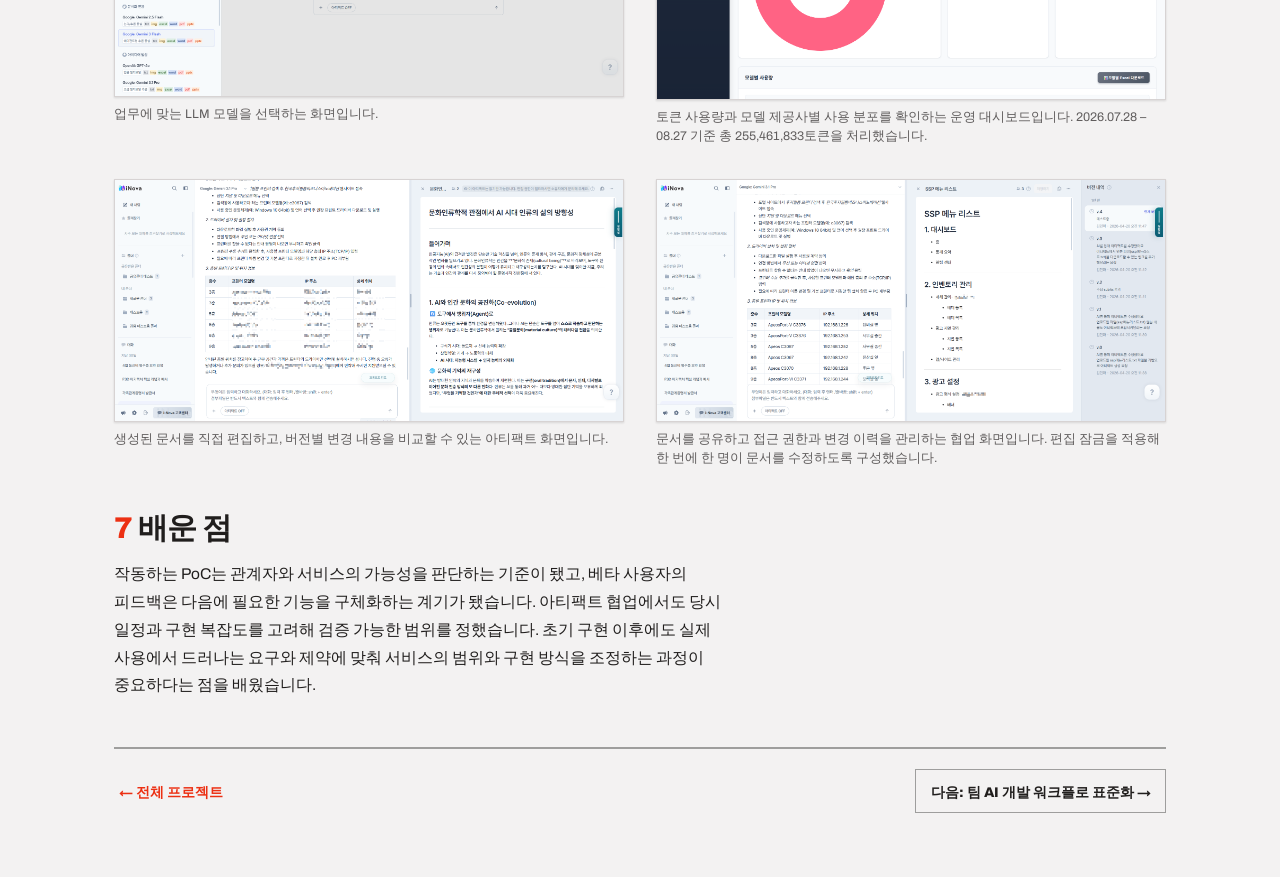
==== commit 56318607: "feat: swap the i-Nova and workflow hero images for the latest screens - i-Nova: use the current main" ====
--- a/work-01-inova.html
+++ b/work-01-inova.html
@@ -4,7 +4,7 @@
   <meta charset="utf-8">
   <meta name="viewport" content="width=device-width, initial-scale=1">
   <title>i-Nova · 사내 LLM 챗봇 | 여인수</title>
-  <meta name="description" content="전사 200명 대상, 실사용 약 100명, 월 2.56억 토큰의 사내 LLM 챗봇 프론트엔드를 1년간 단독 개발한 기록.">
+  <meta name="description" content="전사 200명 대상, 실사용 약 100명, 월 2.55억 토큰의 사내 LLM 챗봇 프론트엔드를 1년간 단독 개발한 기록.">
   <link rel="icon" href="data:image/svg+xml,%3Csvg xmlns='http://www.w3.org/2000/svg' viewBox='0 0 32 32'%3E%3Crect width='32' height='32' fill='%23ec3013'/%3E%3Ctext x='7' y='24' font-family='Arial' font-weight='800' font-size='20' fill='white'%3EY%3C/text%3E%3C/svg%3E">
   <link href="https://fonts.googleapis.com/css2?family=Archivo:wght@400;600;800&display=swap" rel="stylesheet">
   <link rel="stylesheet" href="https://cdn.jsdelivr.net/gh/orioncactus/pretendard@v1.3.9/dist/web/variable/pretendardvariable-dynamic-subset.min.css">
@@ -33,8 +33,8 @@
           <div class="hero-metric__note">전사 약 200명 대상 · 2026년 8월 확인</div>
         </div>
         <div class="hero-metric">
-          <div class="hero-metric__value">월 2.56억 토큰</div>
-          <div class="hero-metric__note">2026.07.27 – 08.26 · 운영 대시보드 기준</div>
+          <div class="hero-metric__value">월 2.55억 토큰</div>
+          <div class="hero-metric__note">2026.07.28 – 08.27 · Google·Anthropic·Perplexity·OpenAI 모델 운영</div>
         </div>
         <div class="hero-metric">
           <div class="hero-metric__value">PoC → 정식 서비스</div>
@@ -46,10 +46,10 @@
     </div>
     <div class="work-hero__media">
       <figure>
-        <button class="zoom-trigger" type="button" data-lightbox data-cap="업무에 맞는 LLM 모델을 선택하는 화면입니다." aria-label="이미지 크게 보기">
-          <img class="shot" src="assets/inova_4개 벤더 운영 화면.png" alt="i-Nova 대화 모델 선택 화면" loading="lazy">
+        <button class="zoom-trigger" type="button" data-lightbox data-cap="현재 운영 중인 i-Nova 메인 채팅 화면입니다. 사이드바에서 대화·폴더·즐겨찾기를 관리하고, 업무에 맞는 모델을 선택해 바로 대화를 시작합니다." aria-label="이미지 크게 보기">
+          <img class="shot" src="assets/inova_메인화면_2026-08-31.png" alt="i-Nova 메인 채팅 화면: 왼쪽 사이드바의 대화·폴더 목록, 모델 선택, 하단 입력창" loading="lazy">
         </button>
-        <figcaption class="shot-caption">업무에 맞는 LLM 모델을 선택하는 화면입니다.</figcaption>
+        <figcaption class="shot-caption">현재 운영 중인 i-Nova 메인 채팅 화면입니다. 사이드바에서 대화·폴더·즐겨찾기를 관리하고, 업무에 맞는 모델을 선택해 바로 대화를 시작합니다.</figcaption>
       </figure>
     </div>
   </div>
@@ -65,6 +65,7 @@
     <h2 class="wsec__title"><span class="wsec__num">1</span> 시작 배경과 목표</h2>
     <p class="prose">사내 AI 활용을 확대하려면, 먼저 구성원 누구나 접근해 업무에 맞는 LLM 모델을 선택할 수 있는 공통 환경이 필요하다고 판단했습니다. 여러 제공사의 모델을 한곳에서 활용할 수 있는 사내 챗봇을 첫 단계로 삼았습니다.</p>
     <p class="prose">이후에는 팀별 대화와 생성 문서 공유로 확장하고, 사내 활용 데이터를 바탕으로 필요한 기능을 발전시키고자 했습니다. 챗봇 하나를 만드는 데 그치지 않고, 구성원의 업무에 맞춰 계속 고도화할 수 있는 출발점을 마련하는 것이 목표였습니다.</p>
+    <p class="prose">첫 검증에서는 최소 기능의 챗봇이 실제로 동작하는 모습을 구현해, 관계자와 사내 서비스로의 발전 가능성을 함께 판단하고자 했습니다.</p>
   </section>
 
   <section class="wsec">
@@ -138,7 +139,7 @@
     <div class="result-grid">
       <div class="result"><div class="result__value">약 1주</div><div class="result__note">최소 챗봇 PoC 구현부터 첫 팀장님 리뷰까지</div></div>
       <div class="result"><div class="result__value">실사용자 약 100명</div><div class="result__note">전사 약 200명 대상 · 2026년 8월 확인</div></div>
-      <div class="result"><div class="result__value">월 2.56억 토큰</div><div class="result__note">2026.07.27 – 08.26 · 운영 대시보드 기준</div></div>
+      <div class="result"><div class="result__value">월 2.55억 토큰</div><div class="result__note">2026.07.28 – 08.27 · 운영 대시보드 기준 (총 255,461,833토큰)</div></div>
       <div class="result"><div class="result__value result__value--text">피드백에서 협업 기능으로</div><div class="result__note">베타 사용자의 HTML 문서 공동 작업 요구를 PoC로 구현하고 정식 기능으로 고도화</div></div>
     </div>
     <p class="result-footnote">운영 모델: Google · Anthropic · Perplexity · OpenAI<br>개발 이력: MR 103건 작성 / 101건 머지</p>
@@ -149,10 +150,16 @@
     <p class="note">이미지를 클릭하면 크게 볼 수 있습니다.</p>
     <div class="shot-grid">
       <figure>
-        <button class="zoom-trigger" type="button" data-lightbox data-cap="토큰 사용량과 모델 제공사별 사용 분포를 확인하는 운영 대시보드입니다." aria-label="이미지 크게 보기">
-          <img class="shot" src="assets/inova_사용량 대시보드 전체 요약.png" alt="i-Nova 사용량 대시보드 전체 요약: 토큰 사용량과 회사별 분포" loading="lazy">
+        <button class="zoom-trigger" type="button" data-lightbox data-cap="업무에 맞는 LLM 모델을 선택하는 화면입니다." aria-label="이미지 크게 보기">
+          <img class="shot" src="assets/inova_4개 벤더 운영 화면.png" alt="i-Nova 대화 모델 선택 화면" loading="lazy">
         </button>
-        <figcaption class="shot-caption">토큰 사용량과 모델 제공사별 사용 분포를 확인하는 운영 대시보드입니다.</figcaption>
+        <figcaption class="shot-caption">업무에 맞는 LLM 모델을 선택하는 화면입니다.</figcaption>
+      </figure>
+      <figure>
+        <button class="zoom-trigger" type="button" data-lightbox data-cap="토큰 사용량과 모델 제공사별 사용 분포를 확인하는 운영 대시보드입니다. 2026.07.28 – 08.27 기준 총 255,461,833토큰을 처리했습니다." aria-label="이미지 크게 보기">
+          <img class="shot" src="assets/inova_사용량 대시보드 전체 요약.png" alt="i-Nova 사용량 대시보드 전체 요약: 2026.07.28 – 08.27 총 255,461,833토큰과 회사별 분포" loading="lazy">
+        </button>
+        <figcaption class="shot-caption">토큰 사용량과 모델 제공사별 사용 분포를 확인하는 운영 대시보드입니다. 2026.07.28 – 08.27 기준 총 255,461,833토큰을 처리했습니다.</figcaption>
       </figure>
       <figure>
         <button class="zoom-trigger" type="button" data-lightbox data-cap="생성된 문서를 직접 편집하고, 버전별 변경 내용을 비교할 수 있는 아티팩트 화면입니다." aria-label="이미지 크게 보기">
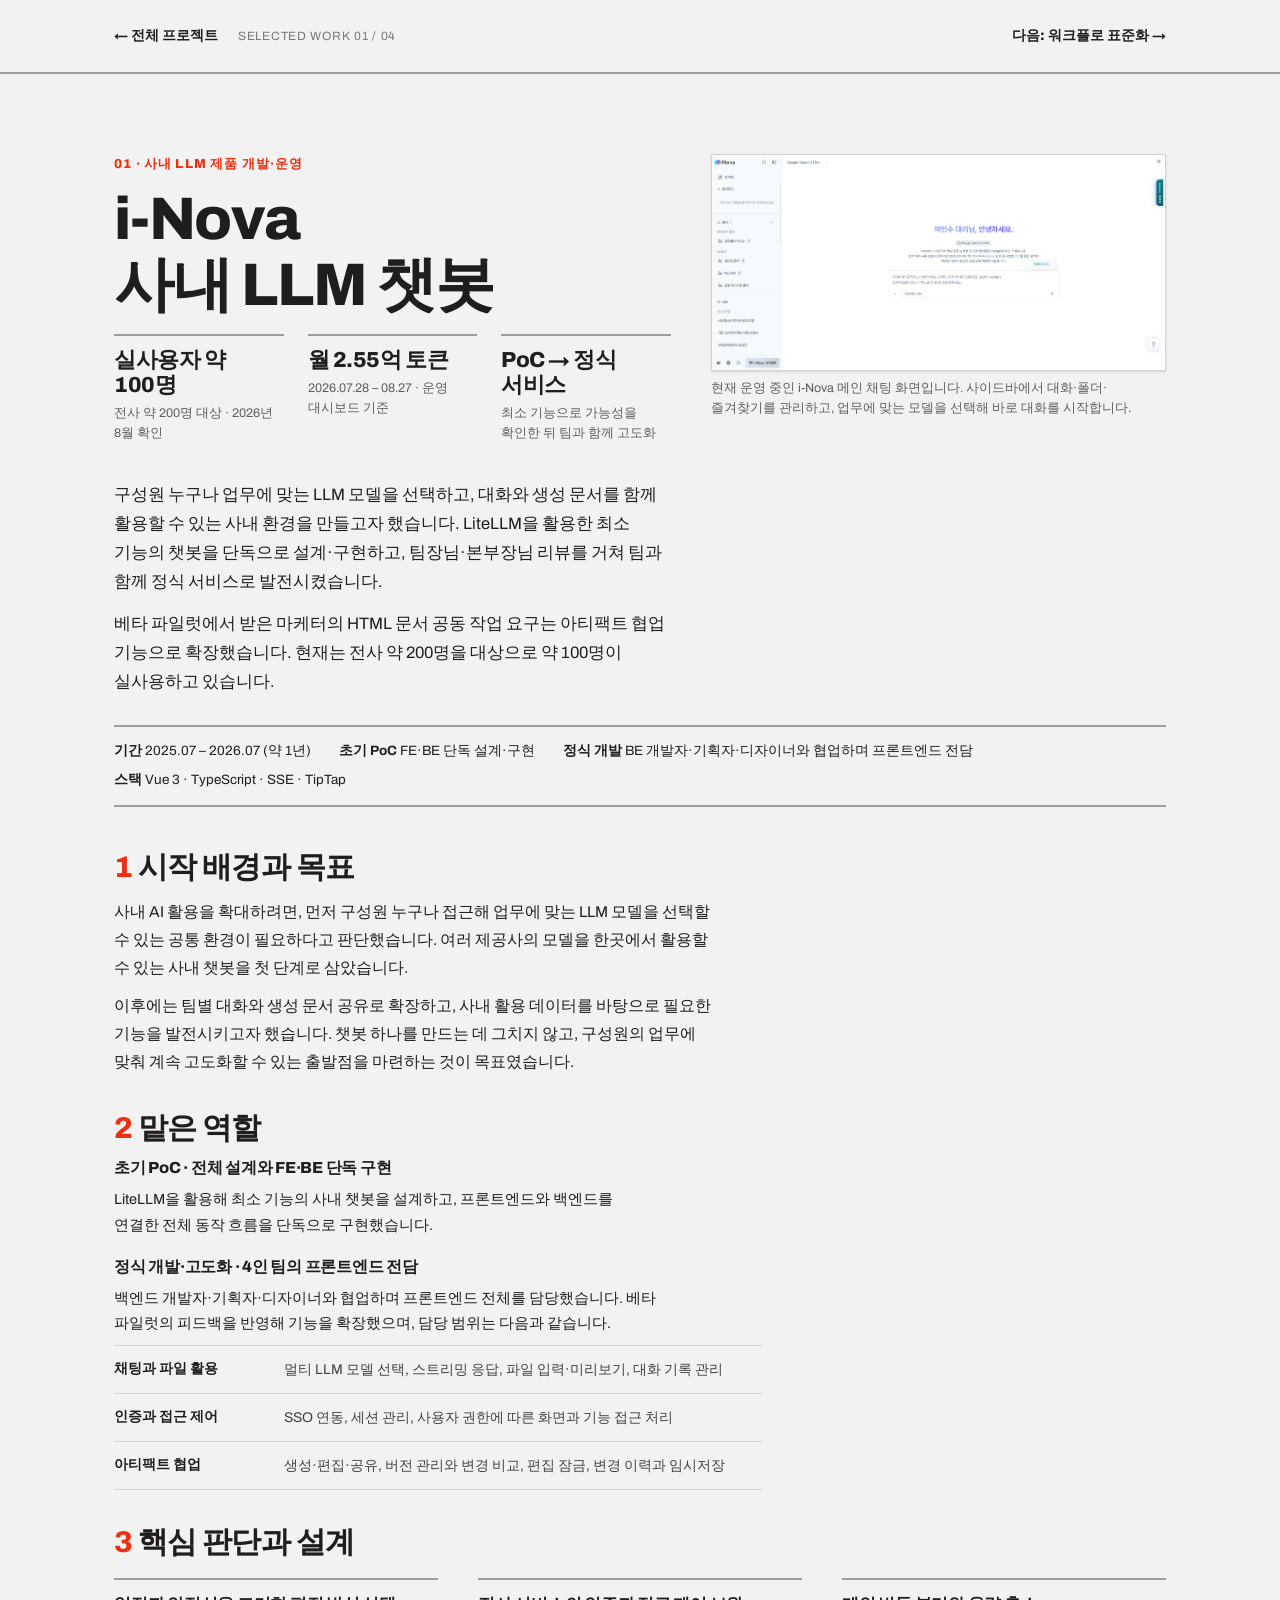
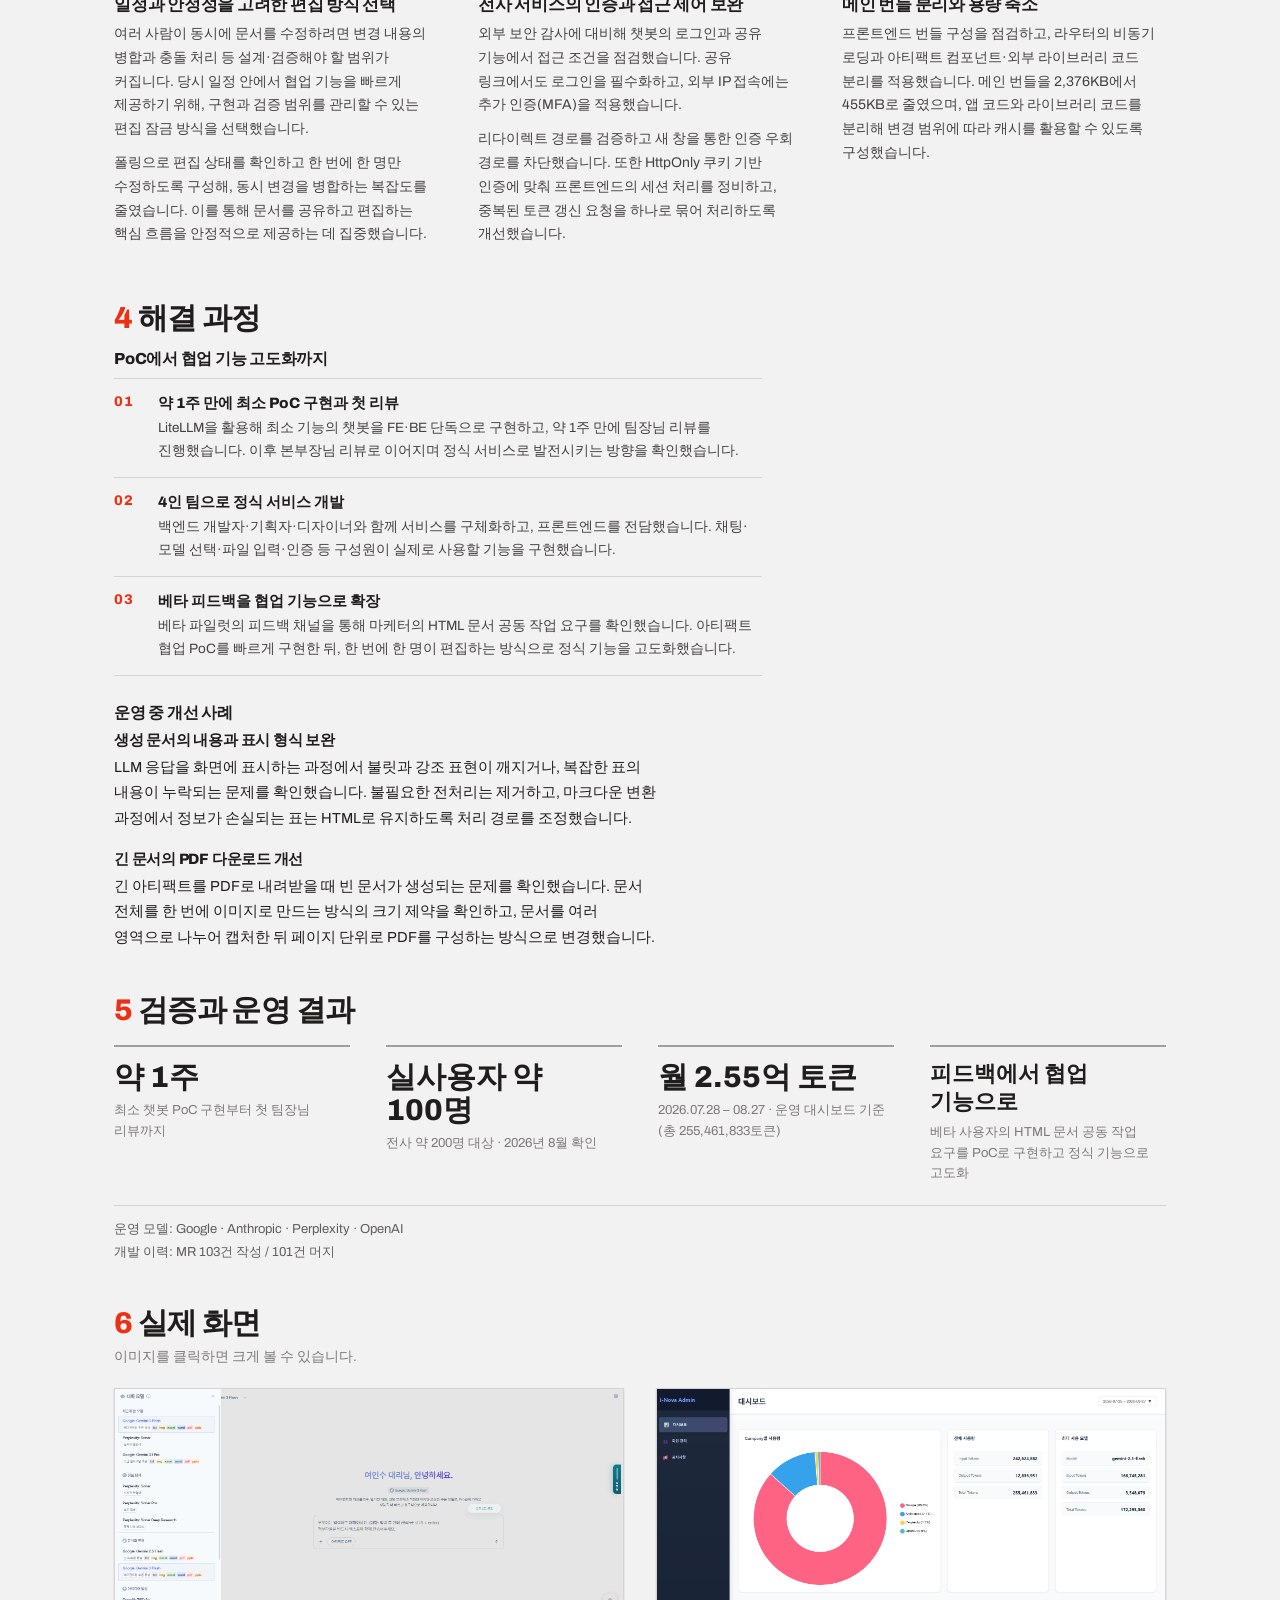
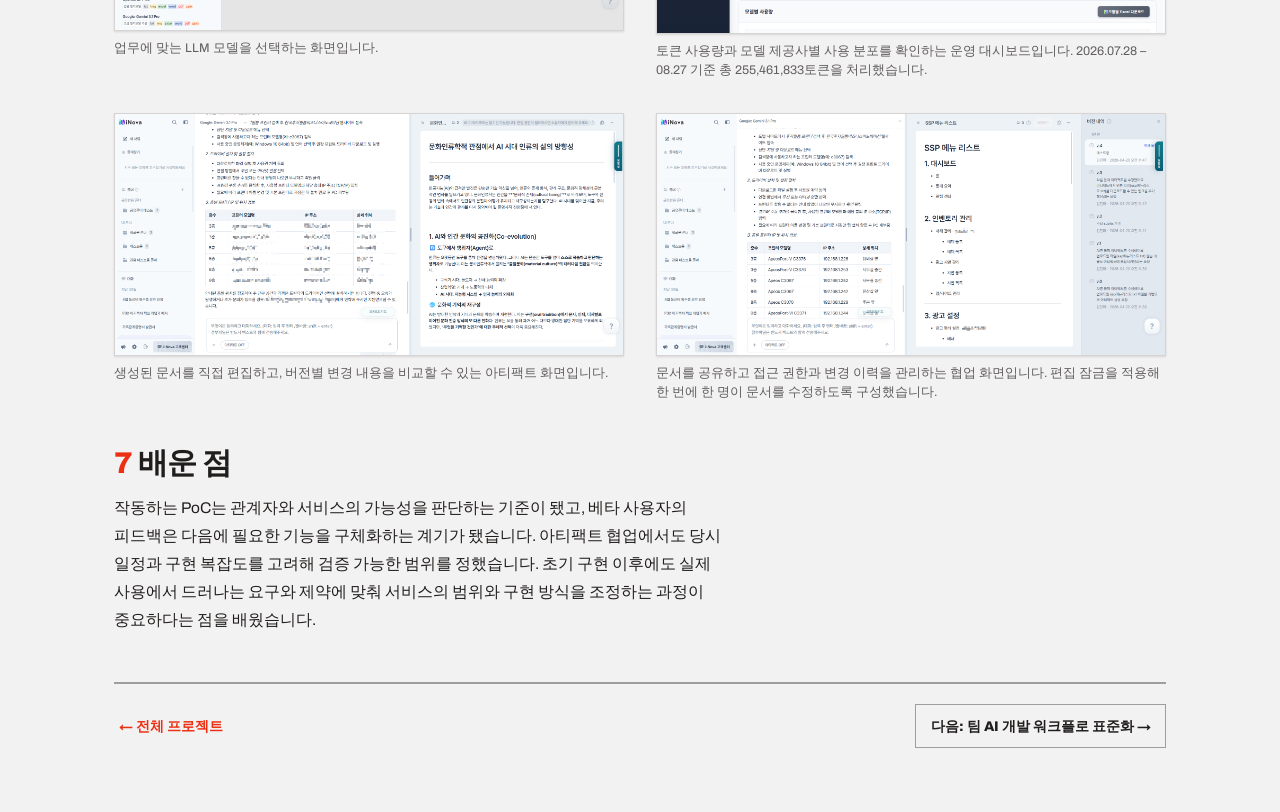
==== commit 41e83210: "Merge remote-tracking branch 'origin/main' into claude/portfolio-deployment-9981b6 # Conflicts: #	in" ====
--- a/work-01-inova.html
+++ b/work-01-inova.html
@@ -34,7 +34,7 @@
         </div>
         <div class="hero-metric">
           <div class="hero-metric__value">월 2.55억 토큰</div>
-          <div class="hero-metric__note">2026.07.28 – 08.27 · Google·Anthropic·Perplexity·OpenAI 모델 운영</div>
+          <div class="hero-metric__note">2026.07.28 – 08.27 · 운영 대시보드 기준</div>
         </div>
         <div class="hero-metric">
           <div class="hero-metric__value">PoC → 정식 서비스</div>
@@ -65,7 +65,6 @@
     <h2 class="wsec__title"><span class="wsec__num">1</span> 시작 배경과 목표</h2>
     <p class="prose">사내 AI 활용을 확대하려면, 먼저 구성원 누구나 접근해 업무에 맞는 LLM 모델을 선택할 수 있는 공통 환경이 필요하다고 판단했습니다. 여러 제공사의 모델을 한곳에서 활용할 수 있는 사내 챗봇을 첫 단계로 삼았습니다.</p>
     <p class="prose">이후에는 팀별 대화와 생성 문서 공유로 확장하고, 사내 활용 데이터를 바탕으로 필요한 기능을 발전시키고자 했습니다. 챗봇 하나를 만드는 데 그치지 않고, 구성원의 업무에 맞춰 계속 고도화할 수 있는 출발점을 마련하는 것이 목표였습니다.</p>
-    <p class="prose">첫 검증에서는 최소 기능의 챗봇이 실제로 동작하는 모습을 구현해, 관계자와 사내 서비스로의 발전 가능성을 함께 판단하고자 했습니다.</p>
   </section>
 
   <section class="wsec">
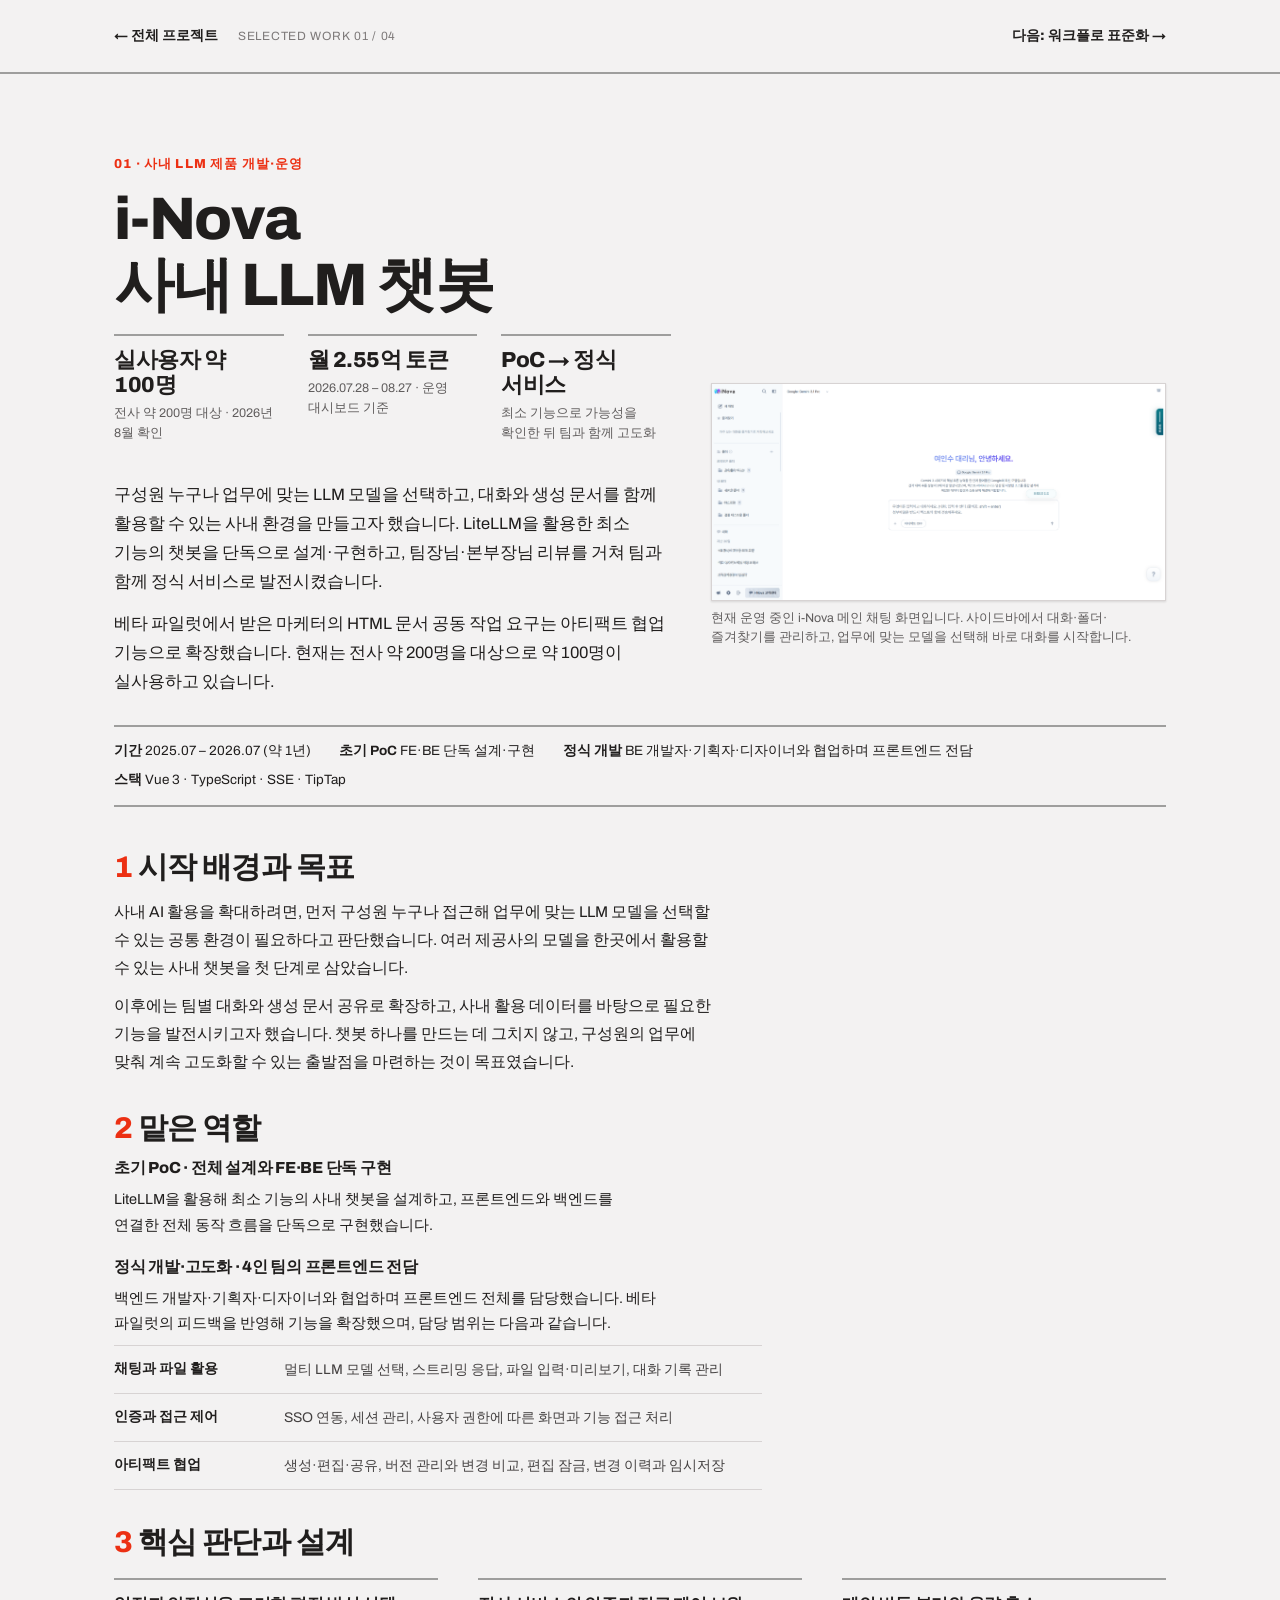
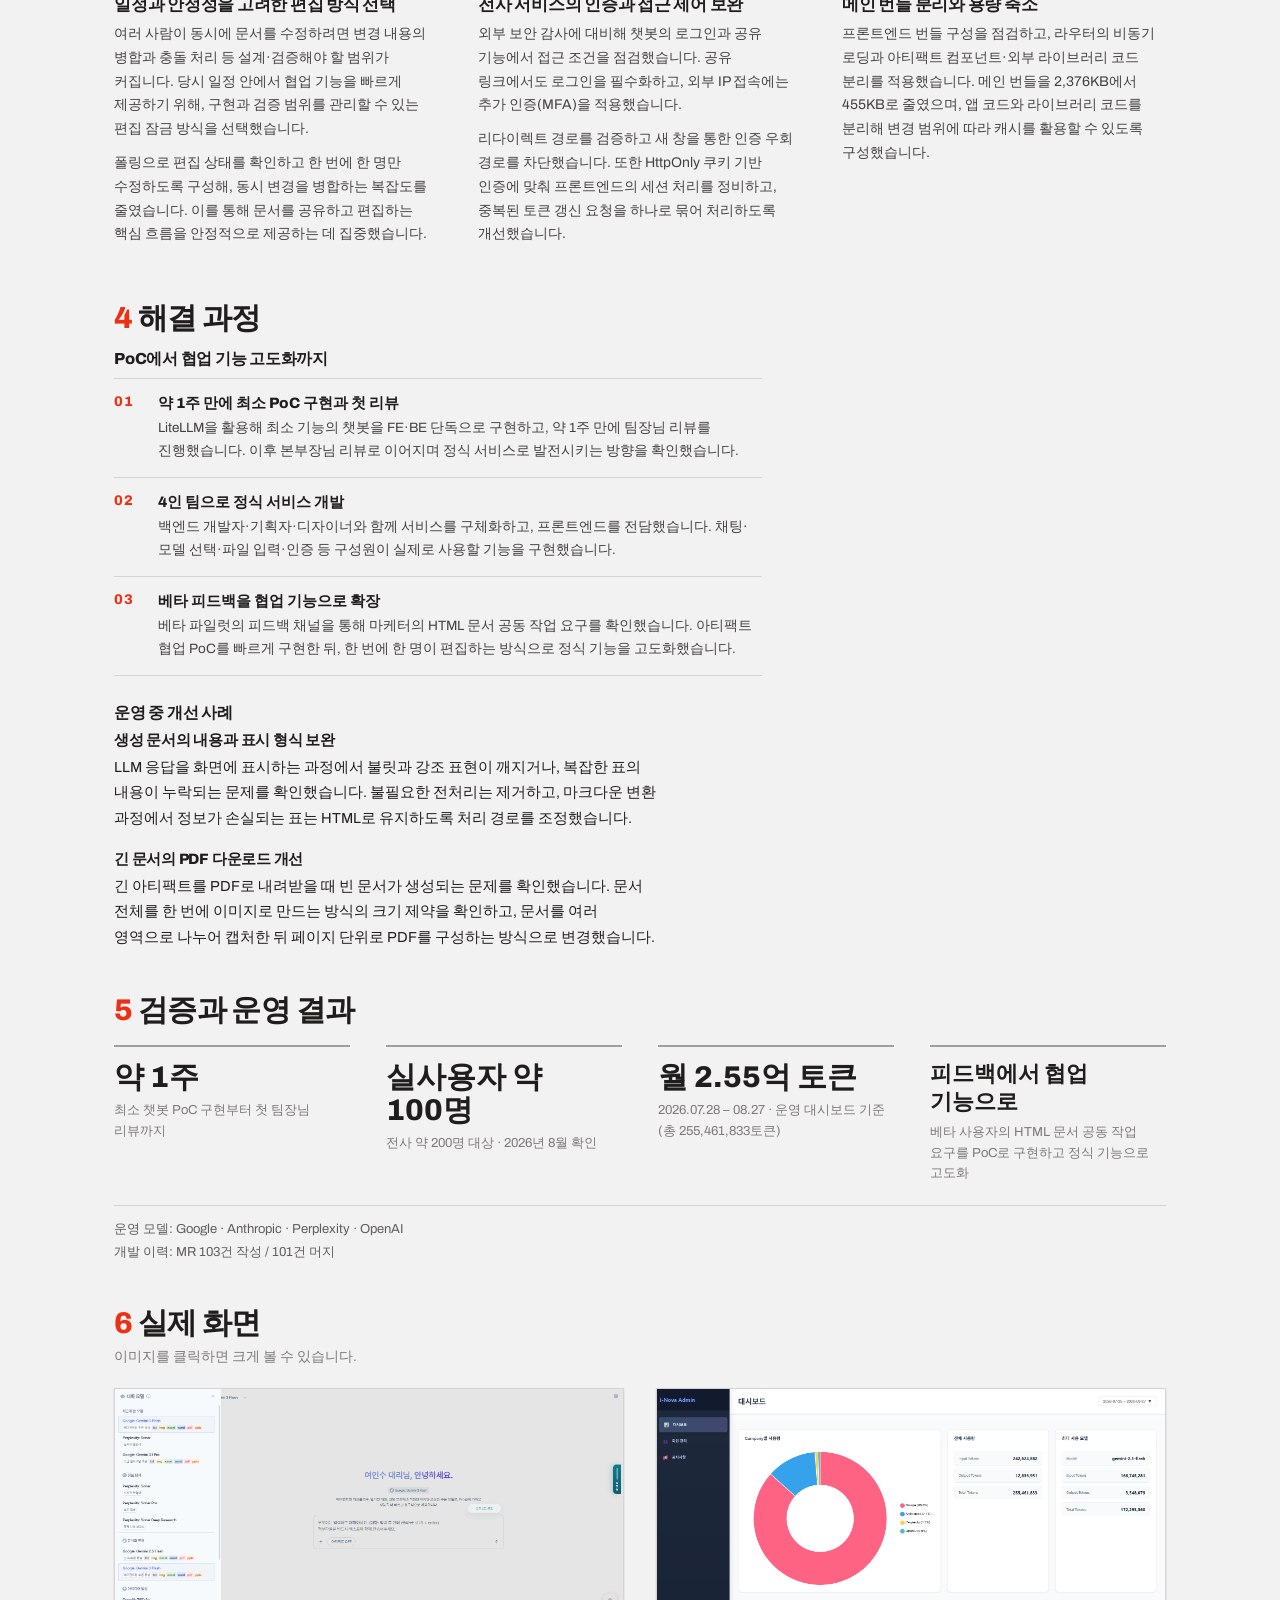
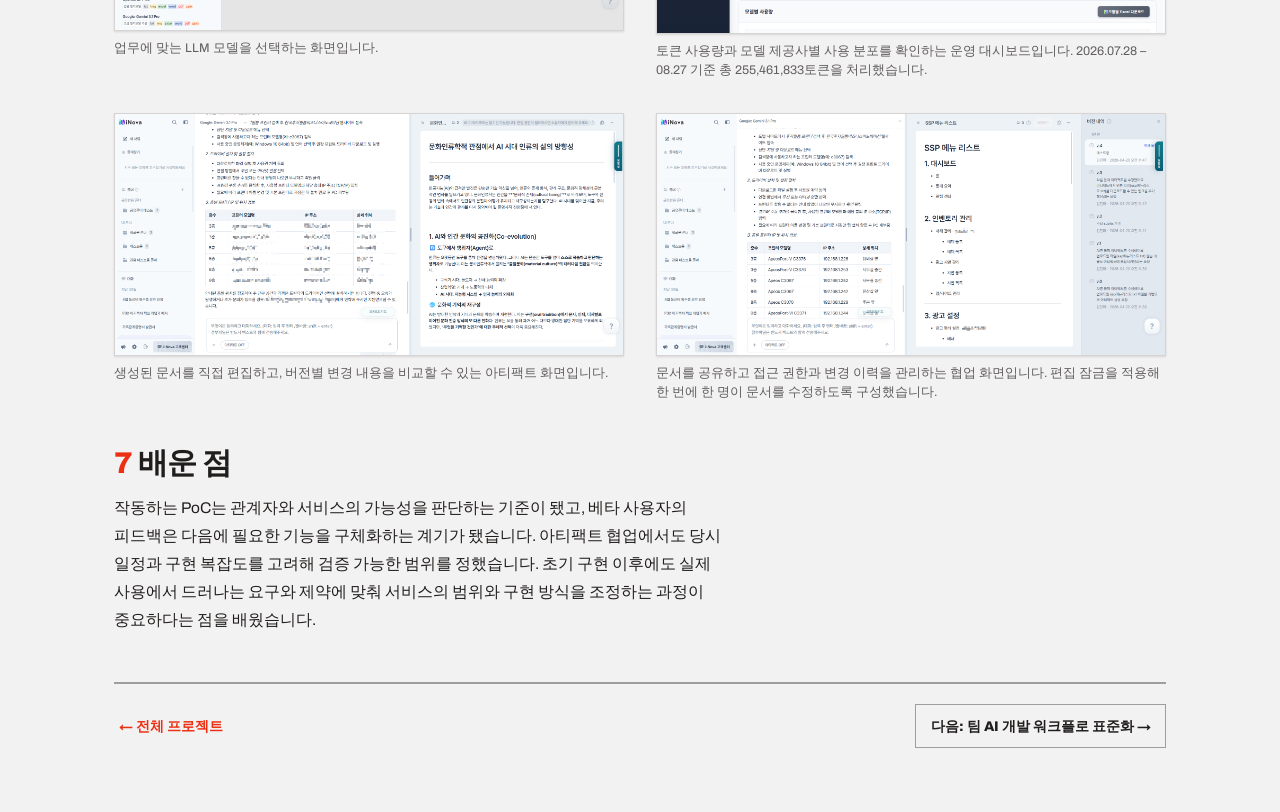
==== commit 49448a58: "feat: give the detail hero a full-width title above a centered two-column body - move the kicker and" ====
--- a/work-01-inova.html
+++ b/work-01-inova.html
@@ -23,10 +23,10 @@
 </header>
 
 <main class="work-page shell">
+  <p class="work-page__kicker">01 · 사내 LLM 제품 개발·운영</p>
+  <h1 class="work-page__title">i-Nova<br>사내 LLM 챗봇</h1>
   <div class="work-hero">
     <div class="work-hero__text">
-      <p class="work-page__kicker">01 · 사내 LLM 제품 개발·운영</p>
-      <h1 class="work-page__title">i-Nova<br>사내 LLM 챗봇</h1>
       <div class="hero-metrics">
         <div class="hero-metric">
           <div class="hero-metric__value">실사용자 약 100명</div>
--- a/work.css
+++ b/work.css
@@ -365,7 +365,10 @@
 }
 
 .work-hero__text { min-width: 0; }
-.work-hero__media { min-width: 0; }
+
+/* The text column sets the row height; centering the media keeps a short
+   screenshot from hugging the top edge of the hero. */
+.work-hero__media { min-width: 0; align-self: center; }
 
 .work-hero .work-page__lead { margin-bottom: 14px; }
 .work-hero .work-page__lead:last-child { margin-bottom: 0; }
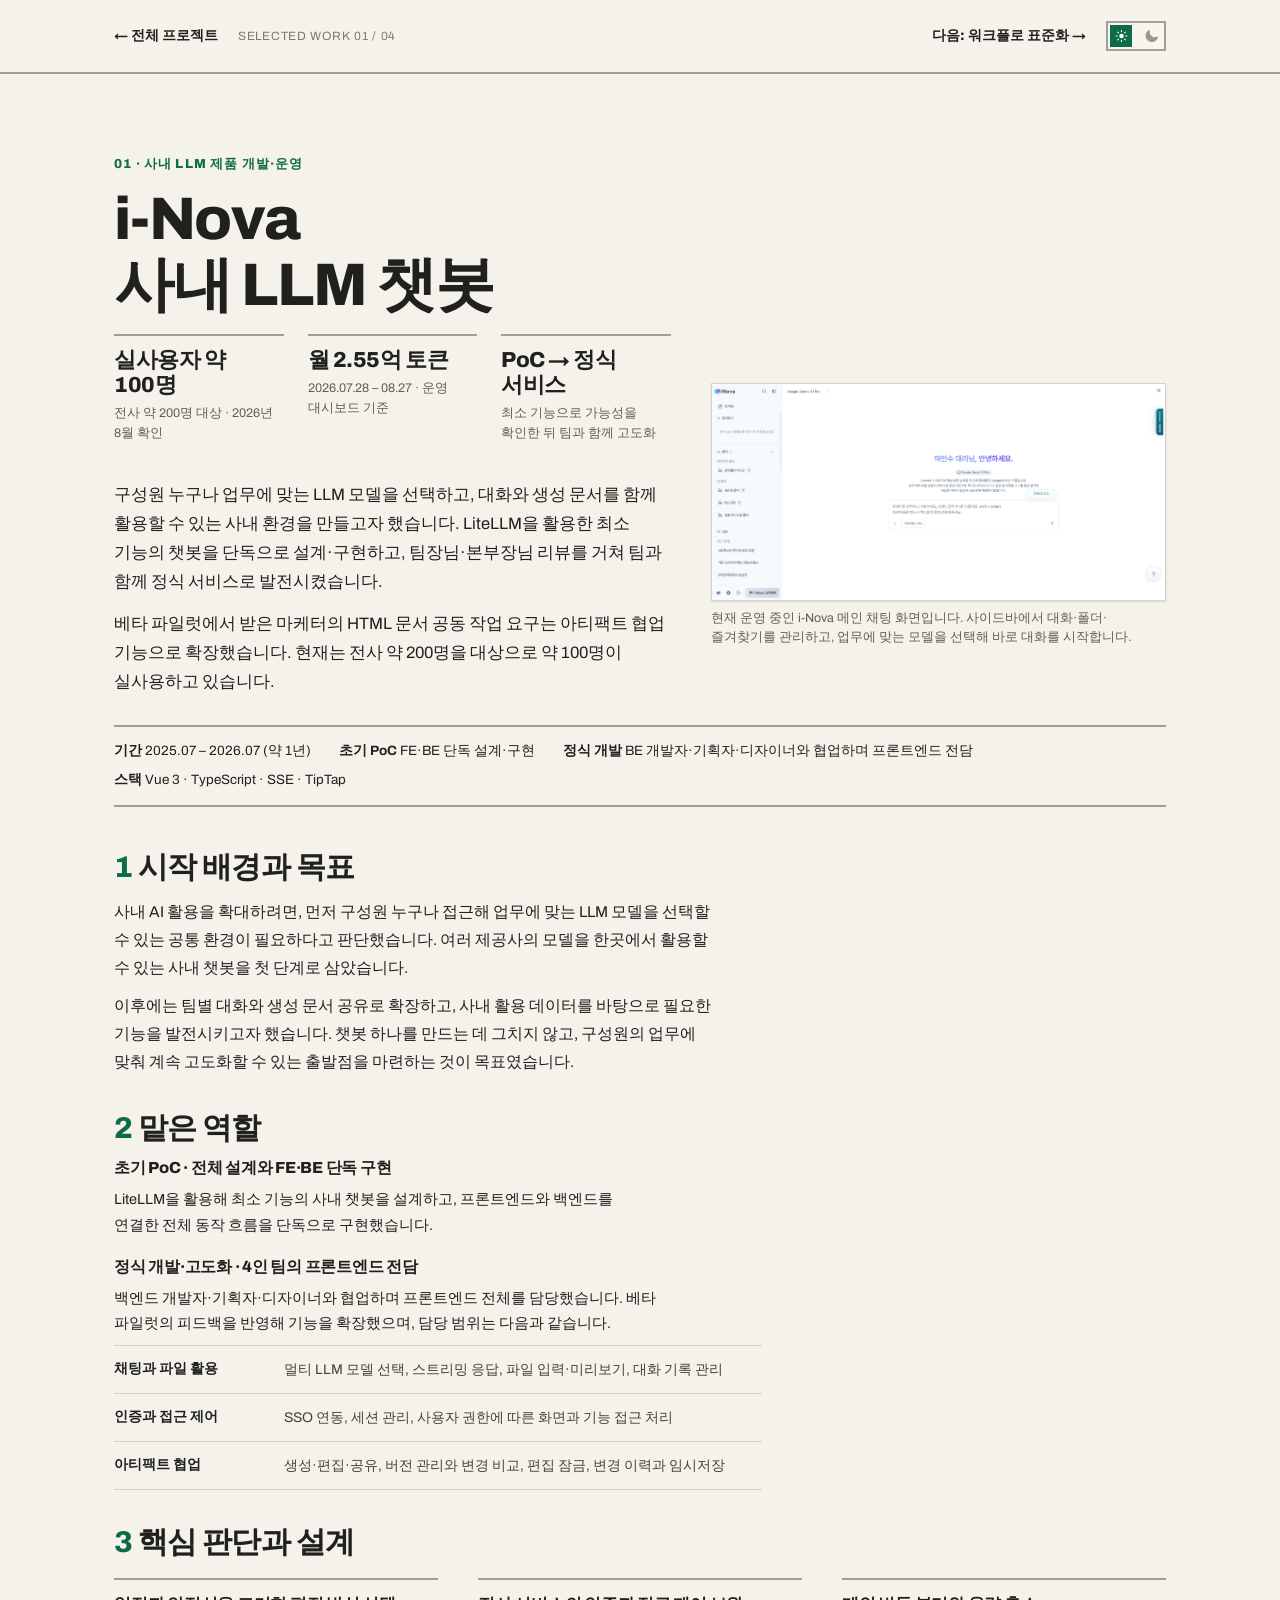
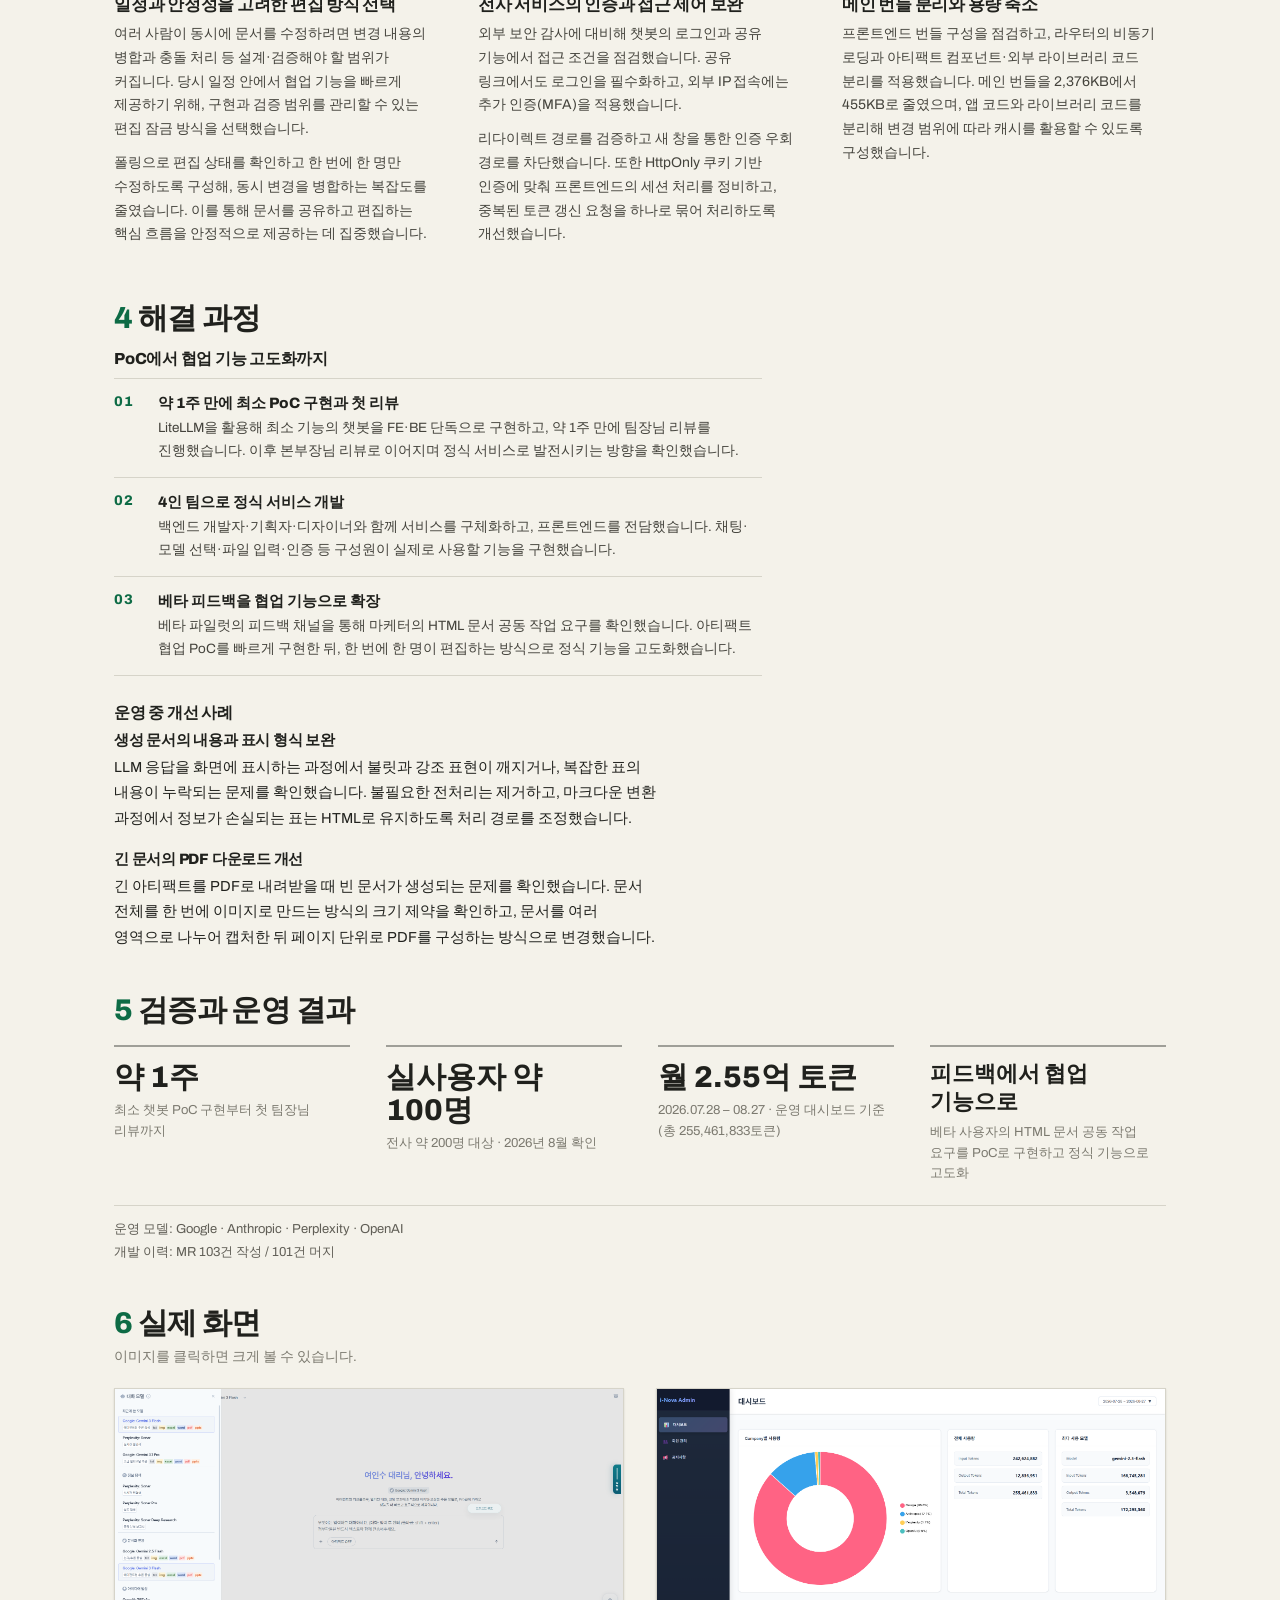
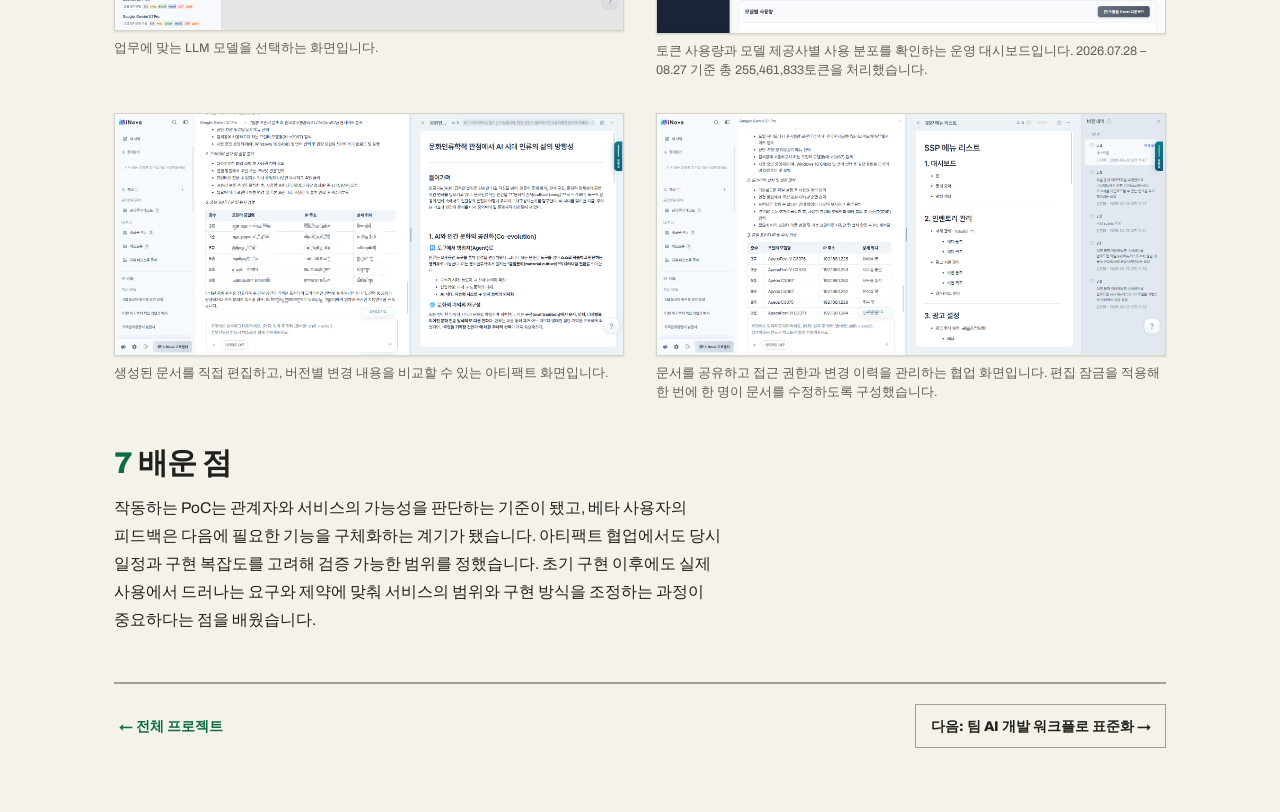
==== commit 5639bd37: "feat: deep forest theme with dark toggle, styled scrollbar, icons and copy - swap the palette to Dee" ====
--- a/work-01-inova.html
+++ b/work-01-inova.html
@@ -3,9 +3,12 @@
 <head>
   <meta charset="utf-8">
   <meta name="viewport" content="width=device-width, initial-scale=1">
+  <script>(function () { var t = null; try { t = localStorage.getItem("theme"); } catch (e) {}
+    if (t !== "dark" && t !== "light") { t = window.matchMedia && window.matchMedia("(prefers-color-scheme: dark)").matches ? "dark" : "light"; }
+    document.documentElement.setAttribute("data-theme", t); })();</script>
   <title>i-Nova · 사내 LLM 챗봇 | 여인수</title>
   <meta name="description" content="전사 200명 대상, 실사용 약 100명, 월 2.55억 토큰의 사내 LLM 챗봇 프론트엔드를 1년간 단독 개발한 기록.">
-  <link rel="icon" href="data:image/svg+xml,%3Csvg xmlns='http://www.w3.org/2000/svg' viewBox='0 0 32 32'%3E%3Crect width='32' height='32' fill='%23ec3013'/%3E%3Ctext x='7' y='24' font-family='Arial' font-weight='800' font-size='20' fill='white'%3EY%3C/text%3E%3C/svg%3E">
+  <link rel="icon" href="data:image/svg+xml,%3Csvg xmlns='http://www.w3.org/2000/svg' viewBox='0 0 32 32'%3E%3Crect width='32' height='32' fill='%230d6b45'/%3E%3Ctext x='7' y='24' font-family='Arial' font-weight='800' font-size='20' fill='white'%3EY%3C/text%3E%3C/svg%3E">
   <link href="https://fonts.googleapis.com/css2?family=Archivo:wght@400;600;800&display=swap" rel="stylesheet">
   <link rel="stylesheet" href="https://cdn.jsdelivr.net/gh/orioncactus/pretendard@v1.3.9/dist/web/variable/pretendardvariable-dynamic-subset.min.css">
   <link rel="stylesheet" href="ds/styles.css">
@@ -19,6 +22,15 @@
     <a class="work-nav__link" href="index.html#work">← 전체 프로젝트</a>
     <span class="work-nav__counter"><span class="work-nav__counter-label">SELECTED WORK </span>01 / 04</span>
     <a class="work-nav__link work-nav__next" href="work-02-ai-workflow.html">다음: 워크플로 표준화 →</a>
+    <button class="theme-toggle" id="theme-toggle" type="button" role="switch" aria-checked="false" aria-label="다크 테마">
+      <svg class="theme-toggle__icon theme-toggle__icon--sun" viewBox="0 0 20 20" fill="currentColor" aria-hidden="true">
+        <path d="M10 2a.75.75 0 0 1 .75.75v1.5a.75.75 0 0 1-1.5 0v-1.5A.75.75 0 0 1 10 2ZM10 15a.75.75 0 0 1 .75.75v1.5a.75.75 0 0 1-1.5 0v-1.5A.75.75 0 0 1 10 15ZM10 7a3 3 0 1 0 0 6 3 3 0 0 0 0-6ZM15.657 5.404a.75.75 0 1 0-1.06-1.06l-1.061 1.06a.75.75 0 0 0 1.06 1.06l1.06-1.06ZM6.464 14.596a.75.75 0 1 0-1.06-1.06l-1.06 1.06a.75.75 0 0 0 1.06 1.06l1.06-1.06ZM18 10a.75.75 0 0 1-.75.75h-1.5a.75.75 0 0 1 0-1.5h1.5A.75.75 0 0 1 18 10ZM5 10a.75.75 0 0 1-.75.75h-1.5a.75.75 0 0 1 0-1.5h1.5A.75.75 0 0 1 5 10ZM14.596 15.657a.75.75 0 0 0 1.06-1.06l-1.06-1.061a.75.75 0 1 0-1.06 1.06l1.06 1.06ZM5.404 6.464a.75.75 0 0 0 1.06-1.06l-1.06-1.06a.75.75 0 1 0-1.061 1.06l1.06 1.06Z"/>
+      </svg>
+      <svg class="theme-toggle__icon theme-toggle__icon--moon" viewBox="0 0 20 20" fill="currentColor" aria-hidden="true">
+        <path fill-rule="evenodd" d="M7.455 2.004a.75.75 0 0 1 .26.77 7 7 0 0 0 9.958 7.967.75.75 0 0 1 1.067.853A8.5 8.5 0 1 1 6.647 1.921a.75.75 0 0 1 .808.083Z" clip-rule="evenodd"/>
+      </svg>
+      <span class="theme-toggle__thumb"></span>
+    </button>
   </nav>
 </header>
 
--- a/ds/styles.css
+++ b/ds/styles.css
@@ -2,44 +2,50 @@
 @import url('https://fonts.googleapis.com/css2?family=Archivo:wght@400;600;800&display=swap');
 
 :root {
-  --color-bg: #f3f2f2;
-  --color-surface: #eae9e9;
-  --color-text: #201e1d;
-  --color-accent: #ec3013;
-  --color-accent-2: #e15b47;
-  --color-divider: color-mix(in srgb, #201e1d 40%, transparent);
+  color-scheme: light;
+
+  --color-bg: #f4f2ea;
+  --color-surface: #ebe8dc;
+  --color-text: #20211d;
+  --color-accent: #0d6b45;
+  --color-accent-2: #2f8a63;
+  --color-divider: color-mix(in srgb, #20211d 40%, transparent);
+
+  /* Ink the contact band's type runs in: white over the light accent, and
+     the page ground over the brighter dark-theme accent. */
+  --color-on-accent: #ffffff;
 
   /* Tonal ramps — generated in OKLCH on one shared lightness scale, so the
      same step of any role matches the others in visual value. */
-  --color-neutral-100: #f8f4f4;
-  --color-neutral-200: #eae7e7;
-  --color-neutral-300: #d7d3d3;
-  --color-neutral-400: #bab6b6;
-  --color-neutral-500: #9b9797;
-  --color-neutral-600: #7d7979;
-  --color-neutral-700: #605d5d;
-  --color-neutral-800: #444141;
-  --color-neutral-900: #2d2b2b;
-
-  --color-accent-100: #fff2ef;
-  --color-accent-200: #ffe0d9;
-  --color-accent-300: #ffc4b8;
-  --color-accent-400: #ff9783;
-  --color-accent-500: #ff563c;
-  --color-accent-600: #dd2b0f;
-  --color-accent-700: #ae1800;
-  --color-accent-800: #7c1405;
-  --color-accent-900: #4d170e;
-
-  --color-accent-2-100: #fff2ef;
-  --color-accent-2-200: #ffe0da;
-  --color-accent-2-300: #ffc4b9;
-  --color-accent-2-400: #ff9784;
-  --color-accent-2-500: #ef6853;
-  --color-accent-2-600: #c94b39;
-  --color-accent-2-700: #9e3526;
-  --color-accent-2-800: #71261b;
-  --color-accent-2-900: #471d16;
+  --color-neutral-100: #f7f5ed;
+  --color-neutral-200: #e9e7de;
+  --color-neutral-300: #d6d4c9;
+  --color-neutral-400: #b9b7ab;
+  --color-neutral-500: #9a988d;
+  --color-neutral-600: #7c7a70;
+  --color-neutral-700: #605e56;
+  --color-neutral-800: #44433c;
+  --color-neutral-900: #2d2c27;
+
+  --color-accent-100: #ecf5f0;
+  --color-accent-200: #d6eae0;
+  --color-accent-300: #b4d8c6;
+  --color-accent-400: #79c0a0;
+  --color-accent-500: #2f8a63;
+  --color-accent-600: #0a5637;
+  --color-accent-700: #07422a;
+  --color-accent-800: #06331f;
+  --color-accent-900: #052517;
+
+  --color-accent-2-100: #edf5f1;
+  --color-accent-2-200: #d9eae2;
+  --color-accent-2-300: #bad8c9;
+  --color-accent-2-400: #86c0a5;
+  --color-accent-2-500: #45936d;
+  --color-accent-2-600: #2a7050;
+  --color-accent-2-700: #1e553c;
+  --color-accent-2-800: #173f2d;
+  --color-accent-2-900: #112e21;
 
   --font-heading: "Archivo", system-ui, sans-serif;
   --font-heading-weight: 800;
@@ -58,9 +64,61 @@
 
   /* Elevation — derived from the ground: soft ink-tinted shadows on a
      light theme, a hairline edge + ambient darkness on a dark one. */
-  --shadow-sm: 0 1px 2px color-mix(in srgb, #2d2b2b 14%, transparent);
-  --shadow-md: 0 3px 10px color-mix(in srgb, #2d2b2b 16%, transparent);
-  --shadow-lg: 0 12px 32px color-mix(in srgb, #2d2b2b 22%, transparent);
+  --shadow-sm: 0 1px 2px color-mix(in srgb, #2d2c27 14%, transparent);
+  --shadow-md: 0 3px 10px color-mix(in srgb, #2d2c27 16%, transparent);
+  --shadow-lg: 0 12px 32px color-mix(in srgb, #2d2c27 22%, transparent);
+}
+
+/* ── Forest Night — the dark counterpart ─────────────────────────────────
+   Same green identity on a green-cast ink ground. The neutral ramp flips
+   so the same step keeps the same *role* (300 = borders, 600 = secondary
+   text); accent states brighten on hover instead of darkening. The page
+   opts in via data-theme="dark" on <html>, set before first paint. */
+:root[data-theme="dark"] {
+  color-scheme: dark;
+
+  --color-bg: #141713;
+  --color-surface: #1c201a;
+  --color-text: #eef0e9;
+  --color-accent: #4fc48f;
+  --color-accent-2: #79d3aa;
+  --color-divider: color-mix(in srgb, #eef0e9 36%, transparent);
+
+  --color-on-accent: #141713;
+
+  --color-neutral-100: #1d211c;
+  --color-neutral-200: #272b25;
+  --color-neutral-300: #363b34;
+  --color-neutral-400: #52584f;
+  --color-neutral-500: #7c8278;
+  --color-neutral-600: #a4a99f;
+  --color-neutral-700: #c3c7bd;
+  --color-neutral-800: #dcdfd6;
+  --color-neutral-900: #eef0e9;
+
+  --color-accent-100: #17251d;
+  --color-accent-200: #1c3126;
+  --color-accent-300: #234737;
+  --color-accent-400: #2f8a63;
+  --color-accent-500: #4fc48f;
+  --color-accent-600: #6fd2a4;
+  --color-accent-700: #93e0bd;
+  --color-accent-800: #bcecd6;
+  --color-accent-900: #ddf5ea;
+
+  --color-accent-2-100: #182620;
+  --color-accent-2-200: #1e332a;
+  --color-accent-2-300: #27493a;
+  --color-accent-2-400: #398f68;
+  --color-accent-2-500: #79d3aa;
+  --color-accent-2-600: #92dcba;
+  --color-accent-2-700: #aee6cb;
+  --color-accent-2-800: #c9eedd;
+  --color-accent-2-900: #e4f7ee;
+
+  --shadow-sm: 0 1px 2px rgba(0, 0, 0, 0.5);
+  --shadow-md: 0 3px 10px rgba(0, 0, 0, 0.55);
+  --shadow-lg: 0 12px 32px rgba(0, 0, 0, 0.6);
 }
 
 body {
--- a/page.css
+++ b/page.css
@@ -24,6 +24,106 @@
 
 a { color: var(--color-accent); }
 a:hover { color: var(--color-accent-600); }
+
+/* Brand marks riding inside .btn labels (GitHub, Gmail). The base .btn is
+   already an inline-flex row with a gap. */
+.btn__icon {
+  width: 16px;
+  height: 16px;
+  flex: none;
+}
+
+/* ── Theme toggle ──────────────────────────────────────────────────────── */
+
+/* Sits in the nav on every page: a square-edged switch in the system's
+   idiom. The accent thumb slides under the active heroicon; the inactive
+   icon waits on the track. */
+.theme-toggle {
+  position: relative;
+  flex: none;
+  width: 60px;
+  height: 30px;
+  padding: 0;
+  border: 2px solid var(--color-divider);
+  background: var(--color-neutral-100);
+  cursor: pointer;
+}
+
+.theme-toggle:hover { border-color: var(--color-accent); }
+
+.theme-toggle:focus-visible {
+  outline: 2px solid var(--color-accent);
+  outline-offset: 3px;
+}
+
+.theme-toggle__thumb {
+  position: absolute;
+  top: 2px;
+  left: 2px;
+  width: 22px;
+  height: 22px;
+  background: var(--color-accent);
+  transition: transform 0.3s cubic-bezier(0.22, 1, 0.36, 1);
+}
+
+:root[data-theme="dark"] .theme-toggle__thumb { transform: translateX(30px); }
+
+.theme-toggle__icon {
+  position: absolute;
+  top: 50%;
+  transform: translateY(-50%);
+  width: 15px;
+  height: 15px;
+  z-index: 1;
+  color: var(--color-neutral-500);
+  transition: color 0.25s ease;
+}
+
+.theme-toggle__icon--sun { left: 5.5px; }
+.theme-toggle__icon--moon { right: 5.5px; }
+
+/* The icon the thumb sits under runs in the on-accent ink. */
+:root:not([data-theme="dark"]) .theme-toggle__icon--sun { color: var(--color-on-accent); }
+:root[data-theme="dark"] .theme-toggle__icon--moon { color: var(--color-on-accent); }
+
+/* Keep the swap from strobing: fade the big surfaces over a beat. */
+body,
+.site-header,
+.shot,
+.theme-toggle {
+  transition: background-color 0.25s ease, color 0.25s ease, border-color 0.25s ease;
+}
+
+@media (prefers-reduced-motion: reduce) {
+  body,
+  .site-header,
+  .shot,
+  .theme-toggle,
+  .theme-toggle__thumb,
+  .theme-toggle__icon { transition: none; }
+}
+
+/* ── Scrollbar ─────────────────────────────────────────────────────────── */
+
+/* Match the paper ground instead of the stock white gutter: a flat track,
+   a square thumb inset by its border, no stepper arrows. The accent only
+   appears while the thumb is actually in hand. */
+::-webkit-scrollbar { width: 12px; height: 12px; }
+::-webkit-scrollbar-track { background: var(--color-bg); }
+::-webkit-scrollbar-thumb {
+  background: var(--color-neutral-400);
+  border: 3px solid var(--color-bg);
+}
+::-webkit-scrollbar-thumb:hover { background: var(--color-neutral-500); }
+::-webkit-scrollbar-thumb:active { background: var(--color-accent); }
+::-webkit-scrollbar-button { display: none; width: 0; height: 0; }
+::-webkit-scrollbar-corner { background: var(--color-bg); }
+
+/* Firefox has no part-level styling; its two-color shorthand approximates
+   the same thumb-on-paper look. */
+@supports not selector(::-webkit-scrollbar) {
+  html { scrollbar-color: var(--color-neutral-400) var(--color-bg); }
+}
 
 /* Every section is bounded to the same measure. The home page runs wide;
    detail pages narrow it by overriding --shell on the root. */
